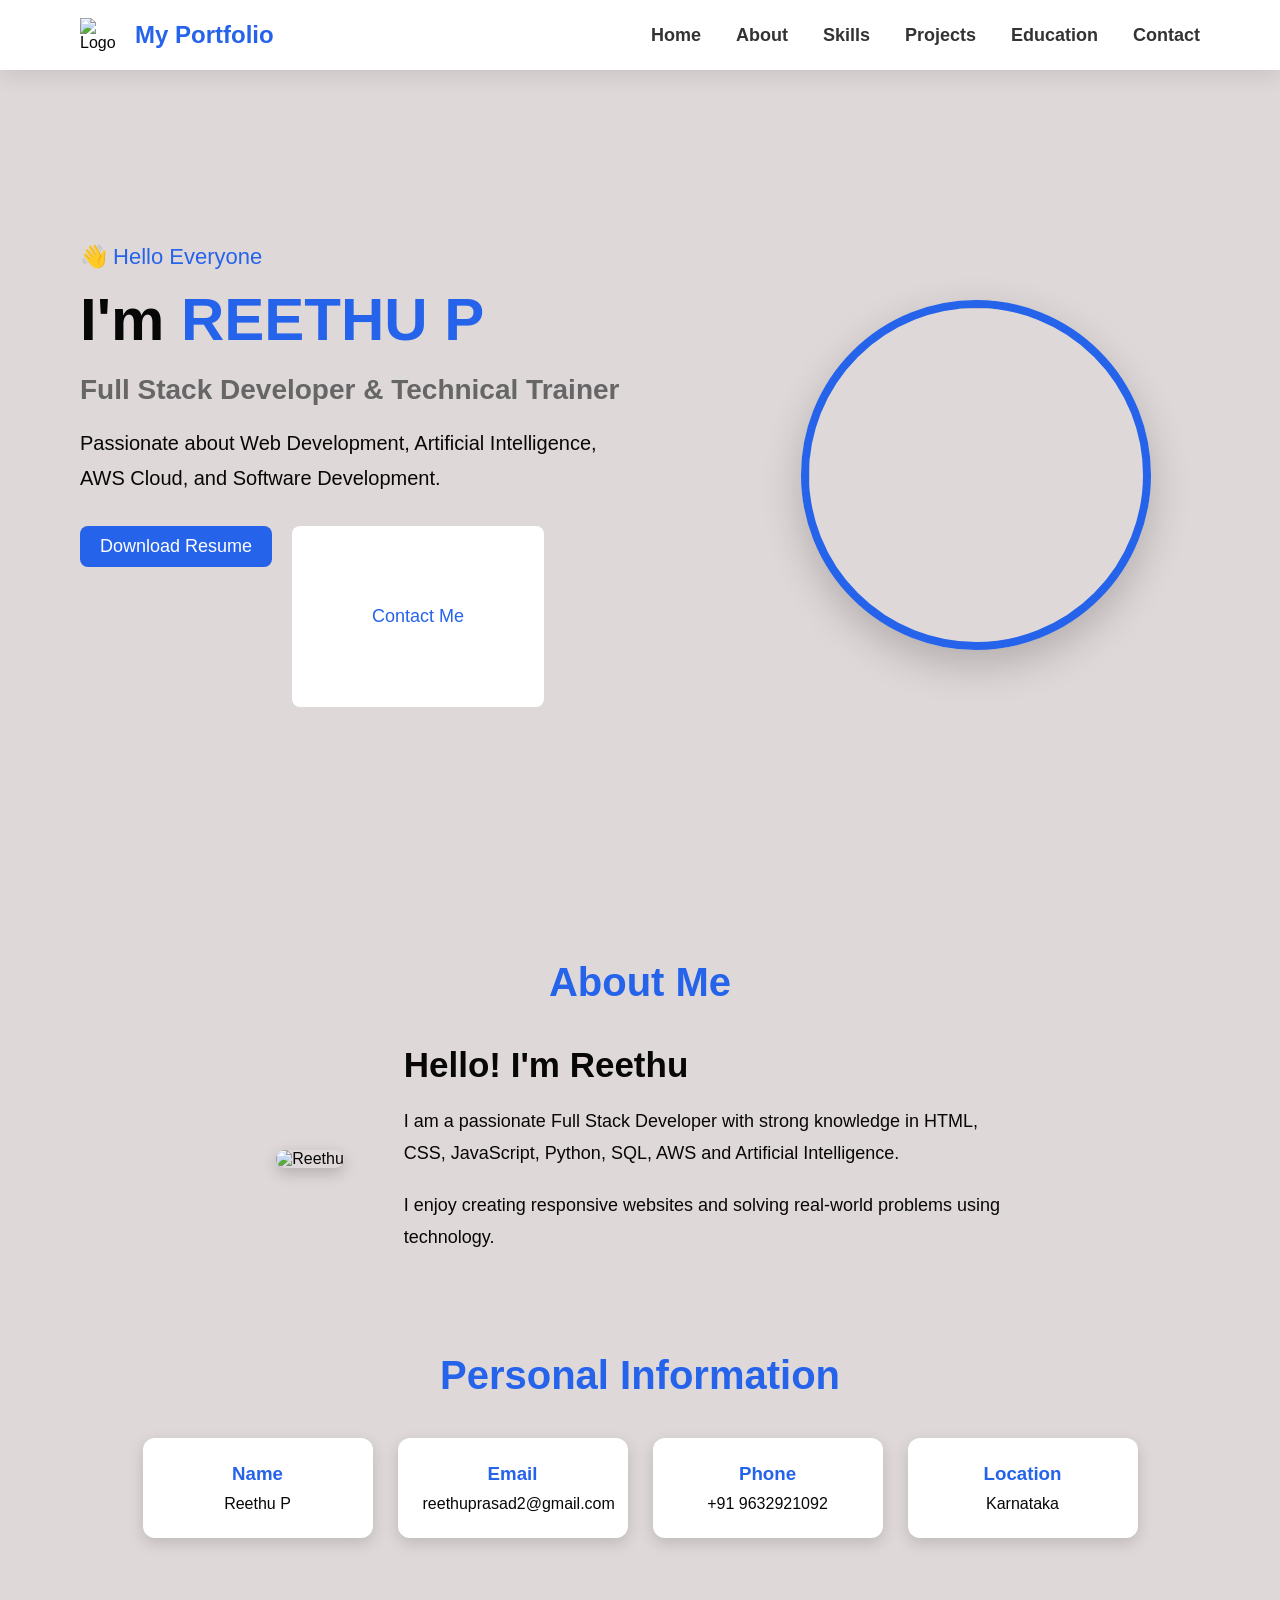
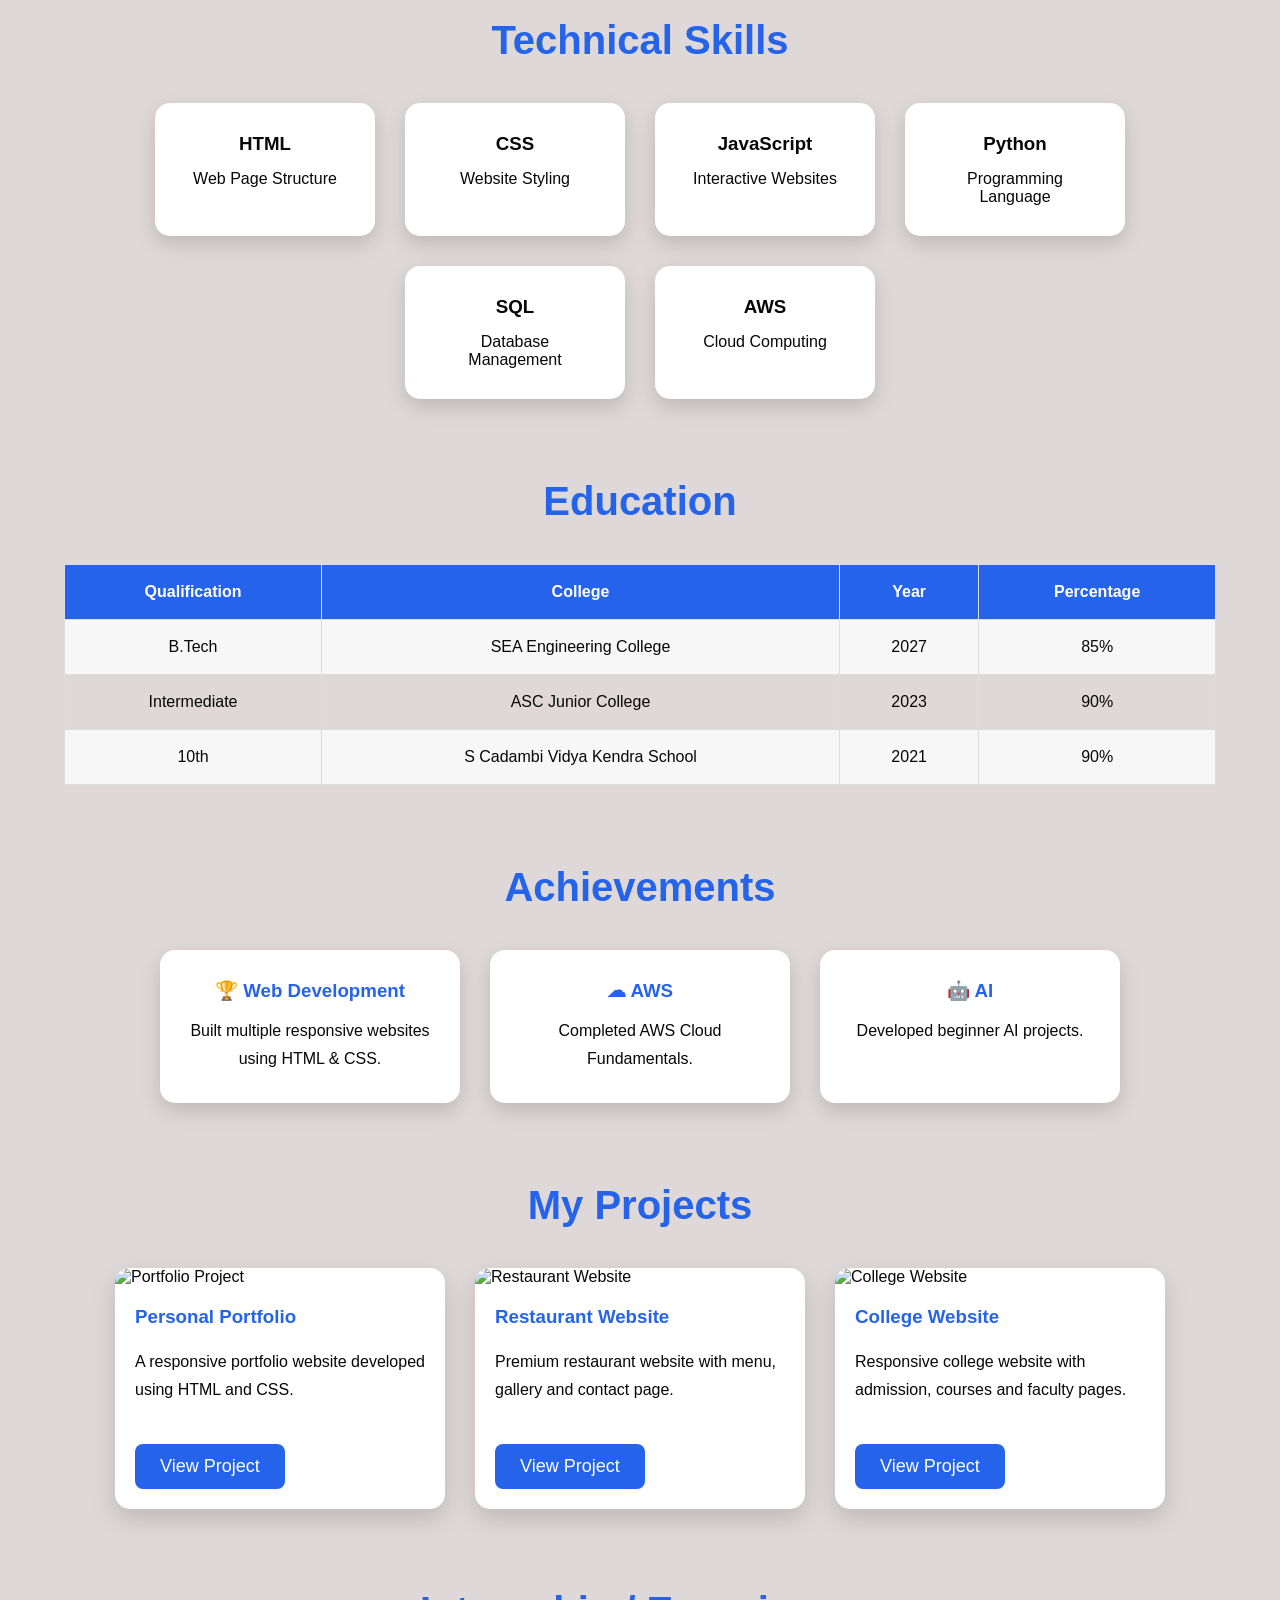
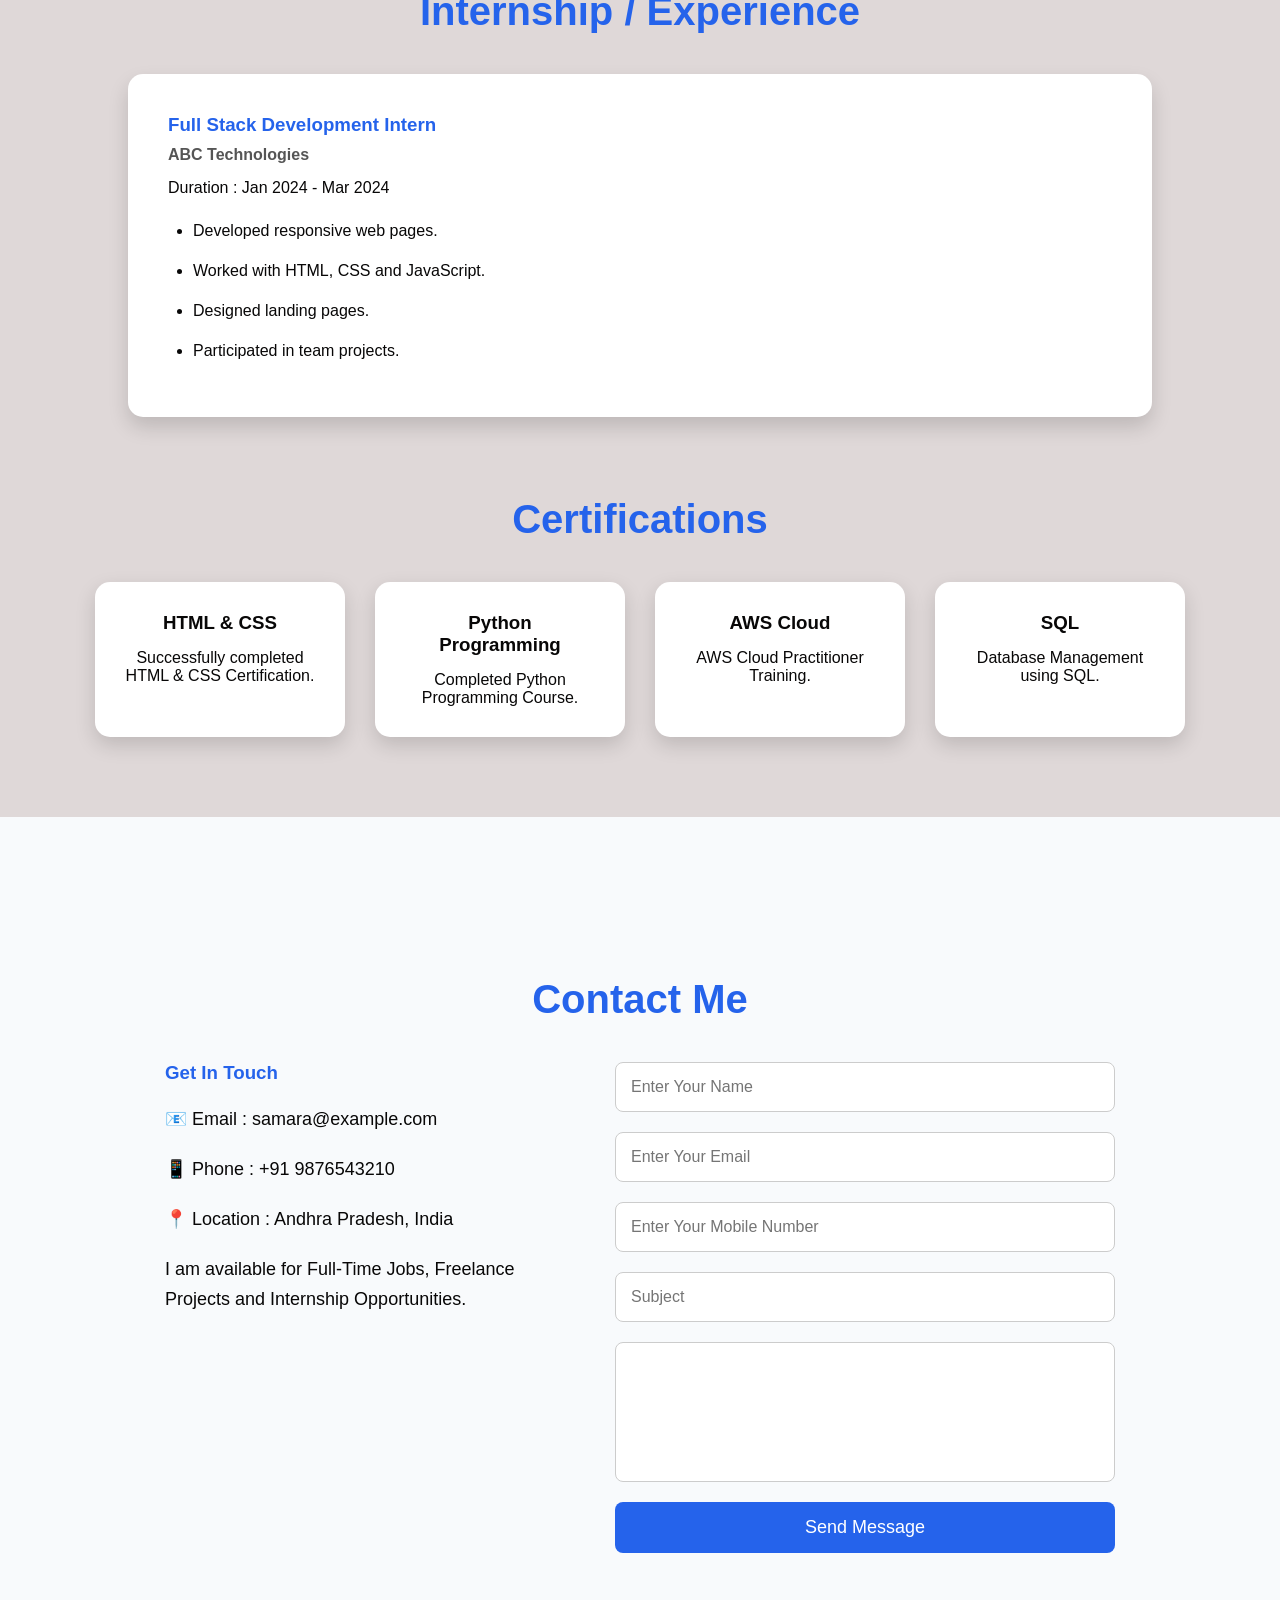
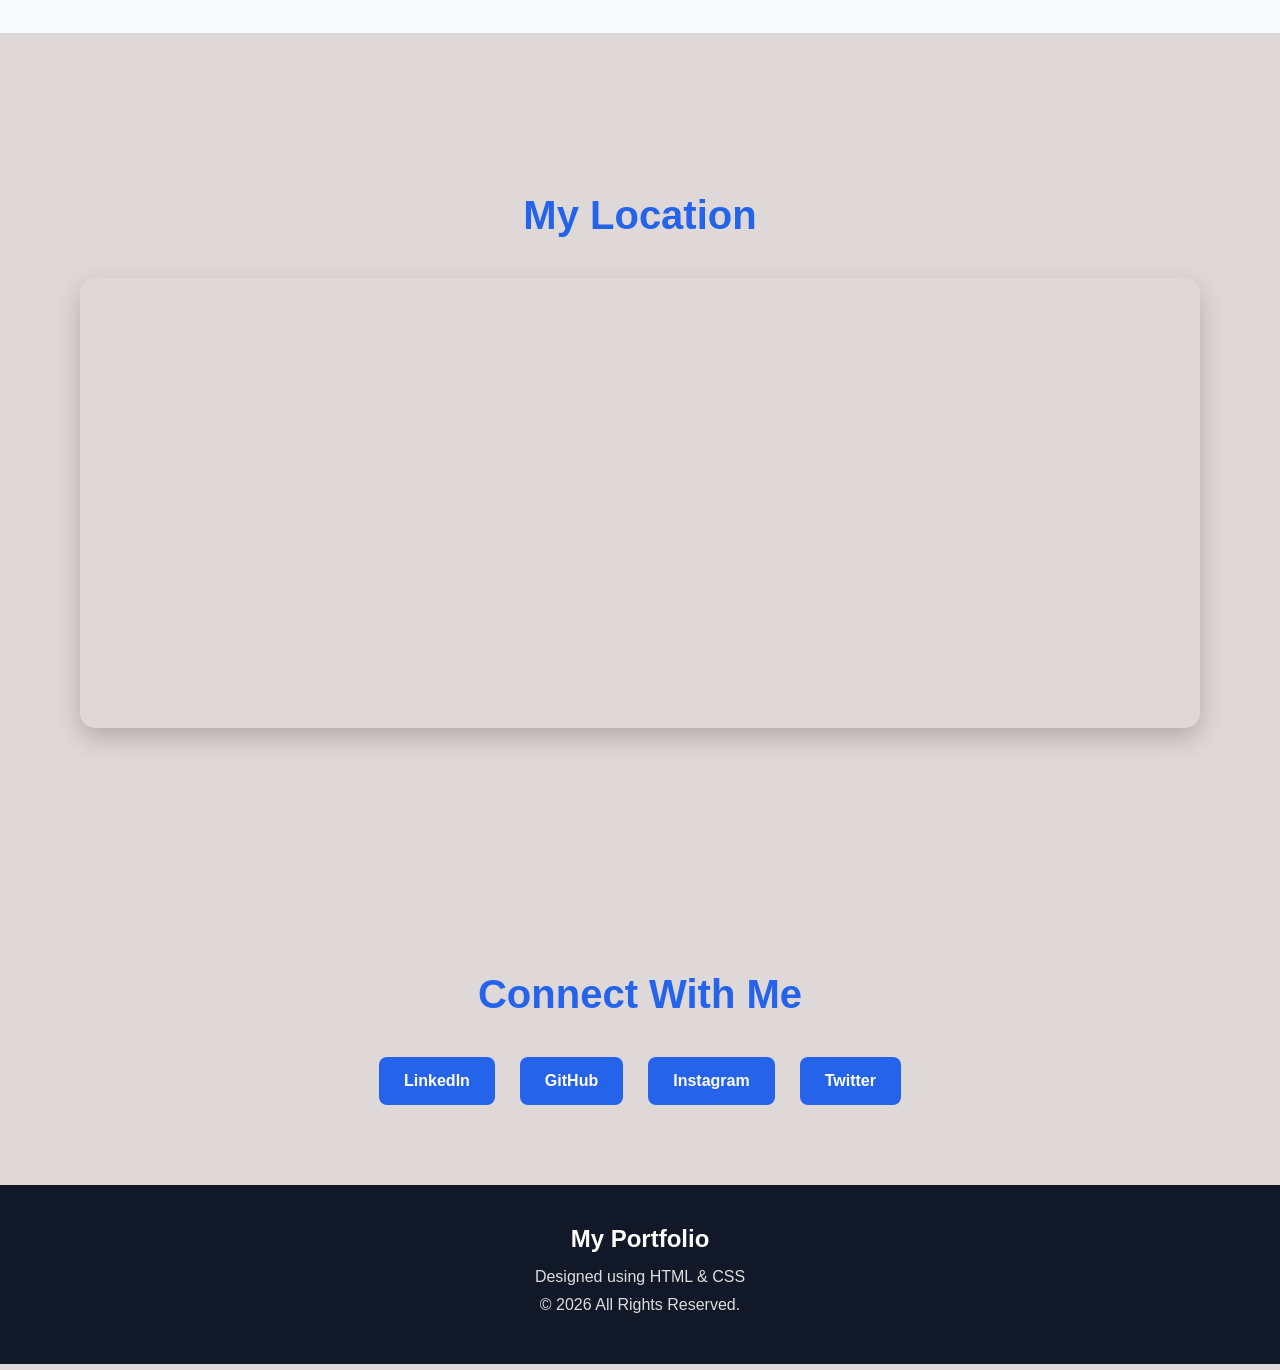
==== index.html @ 6d128364 "Add files via upload" ====
<!DOCTYPE html>

<!--
====================================================
        STUDENT PERSONAL PORTFOLIO WEBSITE
====================================================

Author : REETHU P

This project is created for learning HTML & CSS.

====================================================
-->

<html lang="en">

<head>

    <!-- Character Encoding -->
    <meta charset="UTF-8">

    <!-- Responsive Website -->
    <meta name="viewport"
          content="width=device-width, initial-scale=1.0">

    <!-- SEO Description -->
    <meta name="description"
          content="Personal Portfolio Website">

    <!-- Keywords -->
    <meta name="keywords"
          content="HTML,CSS,Portfolio">

    <!-- Author -->
    <meta name="author"
          content="Reethu">

    <!-- Browser Title -->
    <title>Reethu P - Portfolio</title>

    <!-- Website Logo -->
    <link rel="icon"
          href="6066369666554646671.jpg">

    <!-- External CSS -->
    <link rel="stylesheet"
          href="style.css">

</head>

<body>

<!-- ===========================================
                HEADER START
=========================================== -->

<header>

    <!-- Website Logo -->

    <div class="logo">

        <img src="images/logo.png"
             alt="Logo">

        <h2>My Portfolio</h2>

    </div>

    <!-- Navigation -->

    <nav>

        <ul>

            <li><a href="#home">Home</a></li>

            <li><a href="#about">About</a></li>

            <li><a href="#skills">Skills</a></li>

            <li><a href="#projects">Projects</a></li>

            <li><a href="#education">Education</a></li>

            <li><a href="#contact">Contact</a></li>

        </ul>

    </nav>

</header>

<!-- ===========================================
                HEADER END
=========================================== -->





<!-- ===========================================
                HERO SECTION
=========================================== -->

<section class="hero">

    <!-- Left Side -->

    <div class="hero-content">

        <p class="welcome">

            👋 Hello Everyone

        </p>

        <h1>

            I'm

            <span>

                REETHU P

            </span>

        </h1>

        <h3>

            Full Stack Developer & Technical Trainer

        </h3>

        <p class="description">

            Passionate about Web Development,

            Artificial Intelligence,

            AWS Cloud,

            and Software Development.

        </p>

        <div class="buttons">

            <a href="resume.pdf"
               download>

                <button class="resume">

                    Download Resume

                </button>

            </a>

            <a href="#contact">

                <button class="contact-btn">

                    Contact Me

                </button>

            </a>

        </div>

    </div>



    <!-- Right Side -->

    <div class="hero-image">

        <img src="6066369666554646671.jpg">

    </div>

</section>

<!-- ===========================================
                ABOUT SECTION START
=========================================== -->

<section class="about" id="about">

    <h2 class="section-title">

        About Me

    </h2>

    <div class="about-container">

        <div class="about-image">

            <img src="6066369666554646671.jpg"
                 alt="Reethu">

        </div>

        <div class="about-content">

            <h3>Hello! I'm Reethu</h3>

            <p>

                I am a passionate Full Stack Developer with
                strong knowledge in HTML, CSS, JavaScript,
                Python, SQL, AWS and Artificial Intelligence.

            </p>

            <p>

                I enjoy creating responsive websites and
                solving real-world problems using technology.

            </p>

        </div>

    </div>

</section>

<!-- ===========================================
                ABOUT SECTION END
=========================================== -->



<!-- ===========================================
          PERSONAL INFORMATION START
=========================================== -->

<section class="personal-info">

    <h2 class="section-title">

        Personal Information

    </h2>

    <div class="info-container">

        <div class="info-card">

            <h3>Name</h3>

            <p>Reethu P</p>

        </div>

        <div class="info-card">

            <h3>Email</h3>

            <p>reethuprasad2@gmail.com</p>

        </div>

        <div class="info-card">

            <h3>Phone</h3>

            <p>+91 9632921092</p>

        </div>

        <div class="info-card">

            <h3>Location</h3>

            <p>Karnataka</p>

        </div>

    </div>

</section>

<!-- ===========================================
          PERSONAL INFORMATION END
=========================================== -->



<!-- ===========================================
                SKILLS SECTION
=========================================== -->

<section class="skills" id="skills">

    <h2 class="section-title">

        Technical Skills

    </h2>

    <div class="skills-container">

        <div class="skill-card">

            <h3>HTML</h3>

            <p>Web Page Structure</p>

        </div>

        <div class="skill-card">

            <h3>CSS</h3>

            <p>Website Styling</p>

        </div>

        <div class="skill-card">

            <h3>JavaScript</h3>

            <p>Interactive Websites</p>

        </div>

        <div class="skill-card">

            <h3>Python</h3>

            <p>Programming Language</p>

        </div>

        <div class="skill-card">

            <h3>SQL</h3>

            <p>Database Management</p>

        </div>

        <div class="skill-card">

            <h3>AWS</h3>

            <p>Cloud Computing</p>

        </div>

    </div>

</section>

<!-- ===========================================
                SKILLS END
=========================================== -->



<!-- ===========================================
            EDUCATION SECTION START
=========================================== -->

<section class="education" id="education">

    <h2 class="section-title">

        Education

    </h2>

    <table>

        <tr>

            <th>Qualification</th>

            <th>College</th>

            <th>Year</th>

            <th>Percentage</th>

        </tr>

        <tr>

            <td>B.Tech</td>

            <td>SEA Engineering College</td>

            <td>2027</td>

            <td>85%</td>

        </tr>

        <tr>

            <td>Intermediate</td>

            <td>ASC Junior College</td>

            <td>2023</td>

            <td>90%</td>

        </tr>

        <tr>

            <td>10th</td>

            <td>S Cadambi Vidya Kendra School</td>

            <td>2021</td>

            <td>90%</td>

        </tr>

    </table>

</section>

<!-- ===========================================
            EDUCATION END
=========================================== -->



<!-- ===========================================
            ACHIEVEMENTS START
=========================================== -->

<section class="achievements">

    <h2 class="section-title">

        Achievements

    </h2>

    <div class="achievement-container">

        <div class="achievement-card">

            <h3>🏆 Web Development</h3>

            <p>

                Built multiple responsive websites
                using HTML & CSS.

            </p>

        </div>

        <div class="achievement-card">

            <h3>☁ AWS</h3>

            <p>

                Completed AWS Cloud Fundamentals.

            </p>

        </div>

        <div class="achievement-card">

            <h3>🤖 AI</h3>

            <p>

                Developed beginner AI projects.

            </p>

        </div>

    </div>

</section>

<!-- ===========================================
            ACHIEVEMENTS END
=========================================== -->

<!-- ===========================================
                PROJECTS SECTION START
=========================================== -->

<section class="projects" id="projects">

    <h2 class="section-title">

        My Projects

    </h2>

    <div class="projects-container">

        <!-- Project 1 -->

        <div class="project-card">

            <img src="6066369666554646671.jpg"
                 alt="Portfolio Project">

            <h3>Personal Portfolio</h3>

            <p>

                A responsive portfolio website developed
                using HTML and CSS.

            </p>

            <a href="#">

                <button>View Project</button>

            </a>

        </div>

        <!-- Project 2 -->

        <div class="project-card">

            <img src="images/restaurantwebsite.png"
                 alt="Restaurant Website">

            <h3>Restaurant Website</h3>

            <p>

                Premium restaurant website with menu,
                gallery and contact page.

            </p>

            <a href="#">

                <button>View Project</button>

            </a>

        </div>

        <!-- Project 3 -->

        <div class="project-card">

            <img src="images/collegewebsite.png"
                 alt="College Website">

            <h3>College Website</h3>

            <p>

                Responsive college website with admission,
                courses and faculty pages.

            </p>

            <a href="#">

                <button>View Project</button>

            </a>

        </div>

    </div>

</section>

<!-- ===========================================
                PROJECTS SECTION END
=========================================== -->





<!-- ===========================================
                EXPERIENCE SECTION START
=========================================== -->

<section class="experience">

    <h2 class="section-title">

        Internship / Experience

    </h2>

    <div class="experience-card">

        <h3>

            Full Stack Development Intern

        </h3>

        <h4>

            ABC Technologies

        </h4>

        <p>

            Duration : Jan 2024 - Mar 2024

        </p>

        <ul>

            <li>

                Developed responsive web pages.

            </li>

            <li>

                Worked with HTML, CSS and JavaScript.

            </li>

            <li>

                Designed landing pages.

            </li>

            <li>

                Participated in team projects.

            </li>

        </ul>

    </div>

</section>

<!-- ===========================================
                EXPERIENCE SECTION END
=========================================== -->





<!-- ===========================================
            CERTIFICATIONS SECTION START
=========================================== -->

<section class="certifications">

    <h2 class="section-title">

        Certifications

    </h2>

    <div class="certificate-container">

        <div class="certificate-card">

            <h3>

                HTML & CSS

            </h3>

            <p>

                Successfully completed HTML & CSS
                Certification.

            </p>

        </div>

        <div class="certificate-card">

            <h3>

                Python Programming

            </h3>

            <p>

                Completed Python Programming Course.

            </p>

        </div>

        <div class="certificate-card">

            <h3>

                AWS Cloud

            </h3>

            <p>

                AWS Cloud Practitioner Training.

            </p>

        </div>

        <div class="certificate-card">

            <h3>

                SQL

            </h3>

            <p>

                Database Management using SQL.

            </p>

        </div>

    </div>

</section>

<!-- ===========================================
            CERTIFICATIONS SECTION END
=========================================== -->
<!-- ===========================================
                CONTACT SECTION START
=========================================== -->

<section class="contact" id="contact">

    <h2 class="section-title">

        Contact Me

    </h2>

    <div class="contact-container">

        <!-- Contact Information -->

        <div class="contact-info">

            <h3>Get In Touch</h3>

            <p>

                📧 Email :
                samara@example.com

            </p>

            <p>

                📱 Phone :
                +91 9876543210

            </p>

            <p>

                📍 Location :
                Andhra Pradesh, India

            </p>

            <p>

                I am available for Full-Time Jobs,
                Freelance Projects and Internship Opportunities.

            </p>

        </div>



        <!-- Contact Form -->

        <div class="contact-form">

            <form>

                <input
                    type="text"
                    placeholder="Enter Your Name"
                    required>

                <input
                    type="email"
                    placeholder="Enter Your Email"
                    required>

                <input
                    type="tel"
                    placeholder="Enter Your Mobile Number"
                    required>

                <input
                    type="text"
                    placeholder="Subject">

                <textarea
                    rows="6"
                    placeholder="Write Your Message Here">

                </textarea>

                <button>

                    Send Message

                </button>

            </form>

        </div>

    </div>

</section>

<!-- ===========================================
                CONTACT SECTION END
=========================================== -->





<!-- ===========================================
                GOOGLE MAP START
=========================================== -->

<section class="map">

    <h2 class="section-title">

        My Location

    </h2>

    <iframe

<iframe src="https://www.google.com/maps/embed?pb=!1m18!1m12!1m3!1d3887.4434815769782!2d77.71379259999999!3d13.0074066!2m3!1f0!2f0!3f0!3m2!1i1024!2i768!4f13.1!3m3!1m2!1s0x3bae112dc5b29ee1%3A0xb481c69eb8e710c8!2sSea%20College%20of%20Science%2C%20Commerce%20and%20Arts!5e0!3m2!1sen!2sin!4v1783386291358!5m2!1sen!2sin" width="100" height="50" style="border:1;" allowfullscreen="" loading="lazy" referrerpolicy="strict-origin-when-cross-origin"></iframe>

</section>

<!-- ===========================================
                GOOGLE MAP END
=========================================== -->





<!-- ===========================================
                SOCIAL MEDIA START
=========================================== -->

<section class="social">

<h2 class="section-title">

Connect With Me

</h2>

<div class="social-links">

<a href="https://www.linkedin.com/in/valluru-samara-simha-reddy/">LinkedIn</a>

<a href="#">GitHub</a>

<a href="#">Instagram</a>

<a href="#">Twitter</a>

</div>

</section>

<!-- ===========================================
                SOCIAL MEDIA END
=========================================== -->





<!-- ===========================================
                FOOTER START
=========================================== -->

<footer>

<h2>

My Portfolio

</h2>

<p>

Designed using HTML & CSS

</p>

<p>

© 2026 All Rights Reserved.

</p>

</footer>

<!-- ===========================================
                FOOTER END
=========================================== -->
</body>

</html>
---- style.css ----
/* =========================================

        RESET

========================================= */

*{

margin:0;

padding:0;

box-sizing:border-box;

}


/* =========================================

        BODY

========================================= */

body{

font-family:Arial, Helvetica, sans-serif;

background:#dfd8d8;

color:#080707;

}


/* =========================================

        HEADER

========================================= */

header{

position:sticky;

top:0;

display:flex;

justify-content:space-between;

align-items:center;

padding:18px 80px;

background:white;

box-shadow:0px 5px 20px rgba(0,0,0,.1);

z-index:1000;

}


/* Logo */

.logo{

display:flex;

align-items:center;

gap:10px;

}

.logo img{

width:45px;

}

.logo h2{

color:#2563EB;

}


/* Navigation */

nav ul{

display:flex;

list-style:none;

gap:35px;

}

nav ul li a{

text-decoration:none;

font-size:18px;

font-weight:bold;

color:#333;

transition:.3s;

}

nav ul li a:hover{

color:#2563EB;

}


/* =========================================

        HERO

========================================= */

.hero{

display:flex;

justify-content:space-between;

align-items:center;

padding:80px;

min-height:90vh;

}


/* Left Side */

.hero-content{

width:50%;

}

.welcome{

font-size:22px;

color:#2563EB;

margin-bottom:15px;

}

.hero-content h1{

font-size:60px;

margin-bottom:20px;

}

.hero-content span{

color:#2563EB;

}

.hero-content h3{

font-size:28px;

color:#666;

margin-bottom:20px;

}

.description{

font-size:20px;

line-height:35px;

margin-bottom:30px;

}


/* Buttons */

.buttons{

display:flex;

gap:20px;

}

button{

padding:10px 20px;

border:none;

font-size:18px;

cursor:pointer;

border-radius:8px;

transition:.3s;

}

.resume{

background:#2563EB;

color:white;

}

.resume:hover{

background:#1E40AF;

}

.contact-btn{

background:white;
padding:80px;
/* 
border:1px solid #2563EB; */

color:#2563EB;

}

.contac-btnt:hover{

background:#2563EB;

color:white;

}


/* Right Side */

.hero-image{
    width:40%;
    display:flex;
    justify-content:center;
    align-items:center;
}

.hero-image img{

width:350px;
height:350px;
object-fit:cover;
border-radius:50%;

border:8px solid #2563EB;

box-shadow:0px 15px 40px rgba(0,0,0,.2);

}

/* ===========================================
        COMMON SECTION TITLE
=========================================== */

.section-title{

text-align:center;

font-size:40px;

margin-top:80px;

margin-bottom:40px;

color:#2563EB;

}

/* ===========================================
            ABOUT
=========================================== */

.about-container{

display:flex;

justify-content:center;

align-items:center;

gap:60px;

width:85%;

margin:auto;

}

.about-image img{

width: 300px;
height:300px;
object-fit:cover;

border-radius:15px;

box-shadow:0px 5px 15px rgba(0,0,0,.2);

}

.about-content{

width:600px;

}

.about-content h3{

font-size:35px;

margin-bottom:20px;

}

.about-content p{

font-size:18px;

line-height:32px;

margin-bottom:20px;

}

/* ===========================================
        PERSONAL INFO
=========================================== */

.info-container{

display:flex;

justify-content:center;

gap:25px;

flex-wrap:wrap;

}

.info-card{

width:230px;

padding:25px;

background:white;

text-align:center;

border-radius:12px;

box-shadow:0px 5px 15px rgba(0,0,0,.15);

transition:.3s;

}

.info-card:hover{

transform:translateY(-8px);

}

.info-card h3{

color:#2563EB;

margin-bottom:10px;

}

/* ===========================================
            SKILLS
=========================================== */

.skills-container{

display:flex;

justify-content:center;

flex-wrap:wrap;

gap:30px;

width:90%;

margin:auto;

}

.skill-card{

width:220px;

padding:30px;

background:white;

text-align:center;

border-radius:15px;

box-shadow:0px 8px 20px rgba(0,0,0,.15);

transition:.3s;

}

.skill-card:hover{

transform:scale(1.05);

background:#2563EB;

color:white;

}

.skill-card h3{

margin-bottom:15px;

}

/* ===========================================
            EDUCATION
=========================================== */

table{

width:90%;

margin:auto;

border-collapse:collapse;

}

th{

background:#2563EB;

color:white;

padding:18px;

}

td{

padding:18px;

text-align:center;

}

table,th,td{

border:1px solid #ddd;

}

tr:nth-child(even){

background:#f7f7f7;

}

tr:hover{

background:#e8f0ff;

}

/* ===========================================
            ACHIEVEMENTS
=========================================== */

.achievement-container{

display:flex;

justify-content:center;

gap:30px;

flex-wrap:wrap;

margin-bottom:80px;

}

.achievement-card{

width:300px;

padding:30px;

background:white;

border-radius:15px;

box-shadow:0px 8px 20px rgba(0,0,0,.15);

text-align:center;

transition:.3s;

}

.achievement-card:hover{

transform:translateY(-10px);

}

.achievement-card h3{

margin-bottom:15px;

color:#2563EB;

}

.achievement-card p{

line-height:28px;

}
/* ===========================================
            PROJECTS
=========================================== */

.projects-container{

display:flex;

justify-content:center;

flex-wrap:wrap;

gap:30px;

width:90%;

margin:auto;

}

.project-card{

width:330px;

background:white;

border-radius:15px;

overflow:hidden;

box-shadow:0px 10px 25px rgba(0,0,0,.15);

transition:.3s;

}

.project-card:hover{

transform:translateY(-10px);

}

.project-card img{

width:100%;

height:200px;

object-fit:cover;

}

.project-card h3{

margin:20px;

color:#2563EB;

}

.project-card p{

margin:20px;

line-height:28px;

}

.project-card button{

margin:20px;

padding:12px 25px;

background:#2563EB;

color:white;

border:none;

border-radius:8px;

cursor:pointer;

}

.project-card button:hover{

background:#1E40AF;

}

/* ===========================================
            EXPERIENCE
=========================================== */

.experience-card{

width:80%;

margin:auto;

background:white;

padding:40px;

border-radius:15px;

box-shadow:0px 10px 20px rgba(0,0,0,.15);

}

.experience-card h3{

color:#2563EB;

margin-bottom:10px;

}

.experience-card h4{

margin-bottom:15px;

color:#555;

}

.experience-card p{

margin-bottom:20px;

}

.experience-card ul{

margin-left:25px;

}

.experience-card li{

margin-bottom:12px;

line-height:28px;

}

/* ===========================================
            CERTIFICATIONS
=========================================== */

.certificate-container{

display:flex;

justify-content:center;

flex-wrap:wrap;

gap:30px;

margin-bottom:80px;

}

.certificate-card{

width:250px;

background:white;

padding:30px;

text-align:center;

border-radius:15px;

box-shadow:0px 8px 20px rgba(0,0,0,.15);

transition:.3s;

}

.certificate-card:hover{

background:#2563EB;

color:white;

transform:scale(1.05);

}

.certificate-card h3{

margin-bottom:15px;

}

/* ===========================================
            CONTACT SECTION
=========================================== */

.contact{

padding:80px;

background:#F8FAFC;

}

.contact-container{

display:flex;

justify-content:center;

align-items:flex-start;

gap:50px;

flex-wrap:wrap;

}

.contact-info{

width:400px;

}

.contact-info h3{

color:#2563EB;

margin-bottom:20px;

}

.contact-info p{

margin-bottom:20px;

line-height:30px;

font-size:18px;

}

.contact-form{

width:500px;

}

.contact-form form{

display:flex;

flex-direction:column;

}

.contact-form input{

padding:15px;

margin-bottom:20px;

border:1px solid #ccc;

border-radius:8px;

font-size:16px;

}

.contact-form textarea{

padding:15px;

border:1px solid #ccc;

border-radius:8px;

font-size:16px;

margin-bottom:20px;

resize:none;

}

.contact-form button{

background:#2563EB;

color:white;

padding:15px;

border:none;

border-radius:8px;

font-size:18px;

cursor:pointer;

transition:.3s;

}

.contact-form button:hover{

background:#1E40AF;

}





/* ===========================================
                MAP
=========================================== */

.map{

padding:80px;

}

.map iframe{

width:100%;

height:450px;

border:0;

border-radius:15px;

box-shadow:0px 10px 25px rgba(0,0,0,.2);

}





/* ===========================================
            SOCIAL MEDIA
=========================================== */

.social{

padding:80px;

text-align:center;

}

.social-links{

display:flex;

justify-content:center;

gap:25px;

flex-wrap:wrap;

}

.social-links a{

text-decoration:none;

padding:15px 25px;

background:#2563EB;

color:white;

border-radius:8px;

transition:.3s;

font-weight:bold;

}

.social-links a:hover{

background:#1E40AF;

transform:translateY(-5px);

}





/* ===========================================
                FOOTER
=========================================== */

footer{

background:#111827;

color:white;

text-align:center;

padding:40px;

}

footer h2{

margin-bottom:15px;

}

footer p{

margin-bottom:10px;

color:#ddd;

}
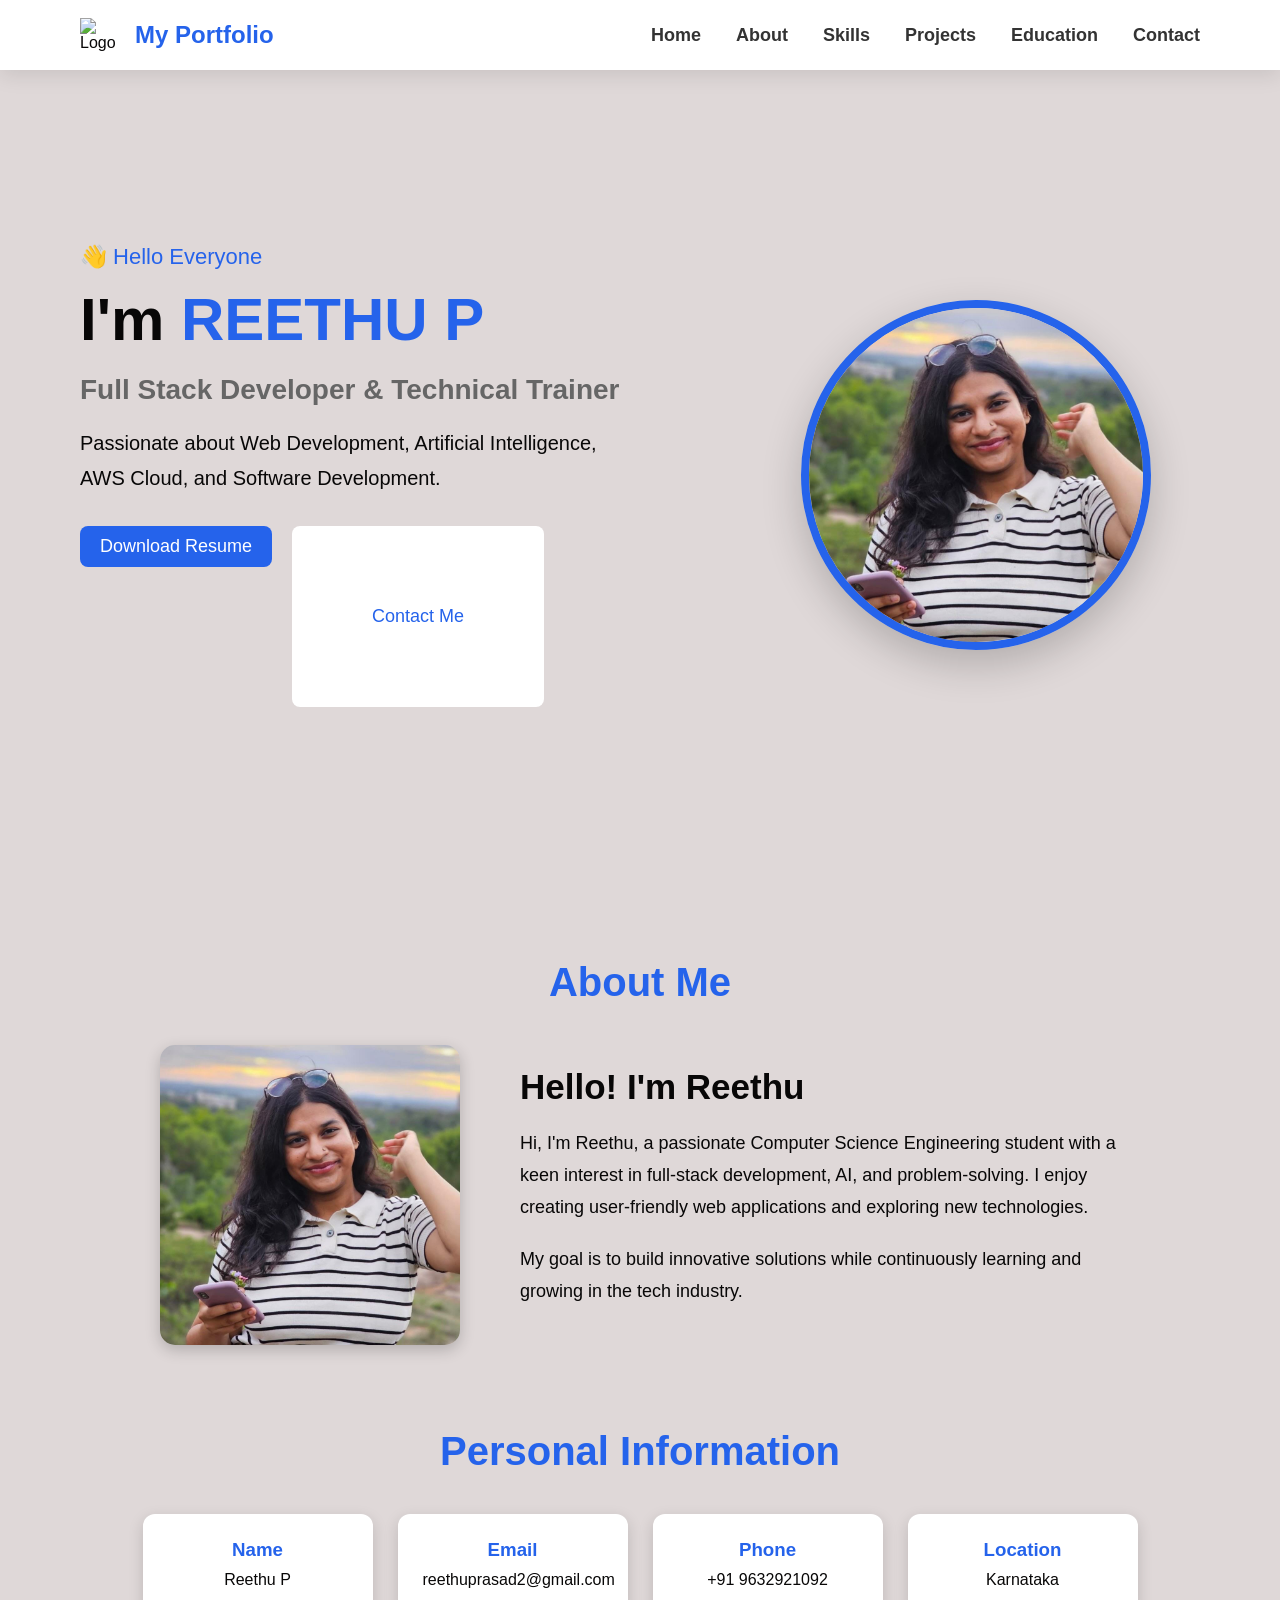
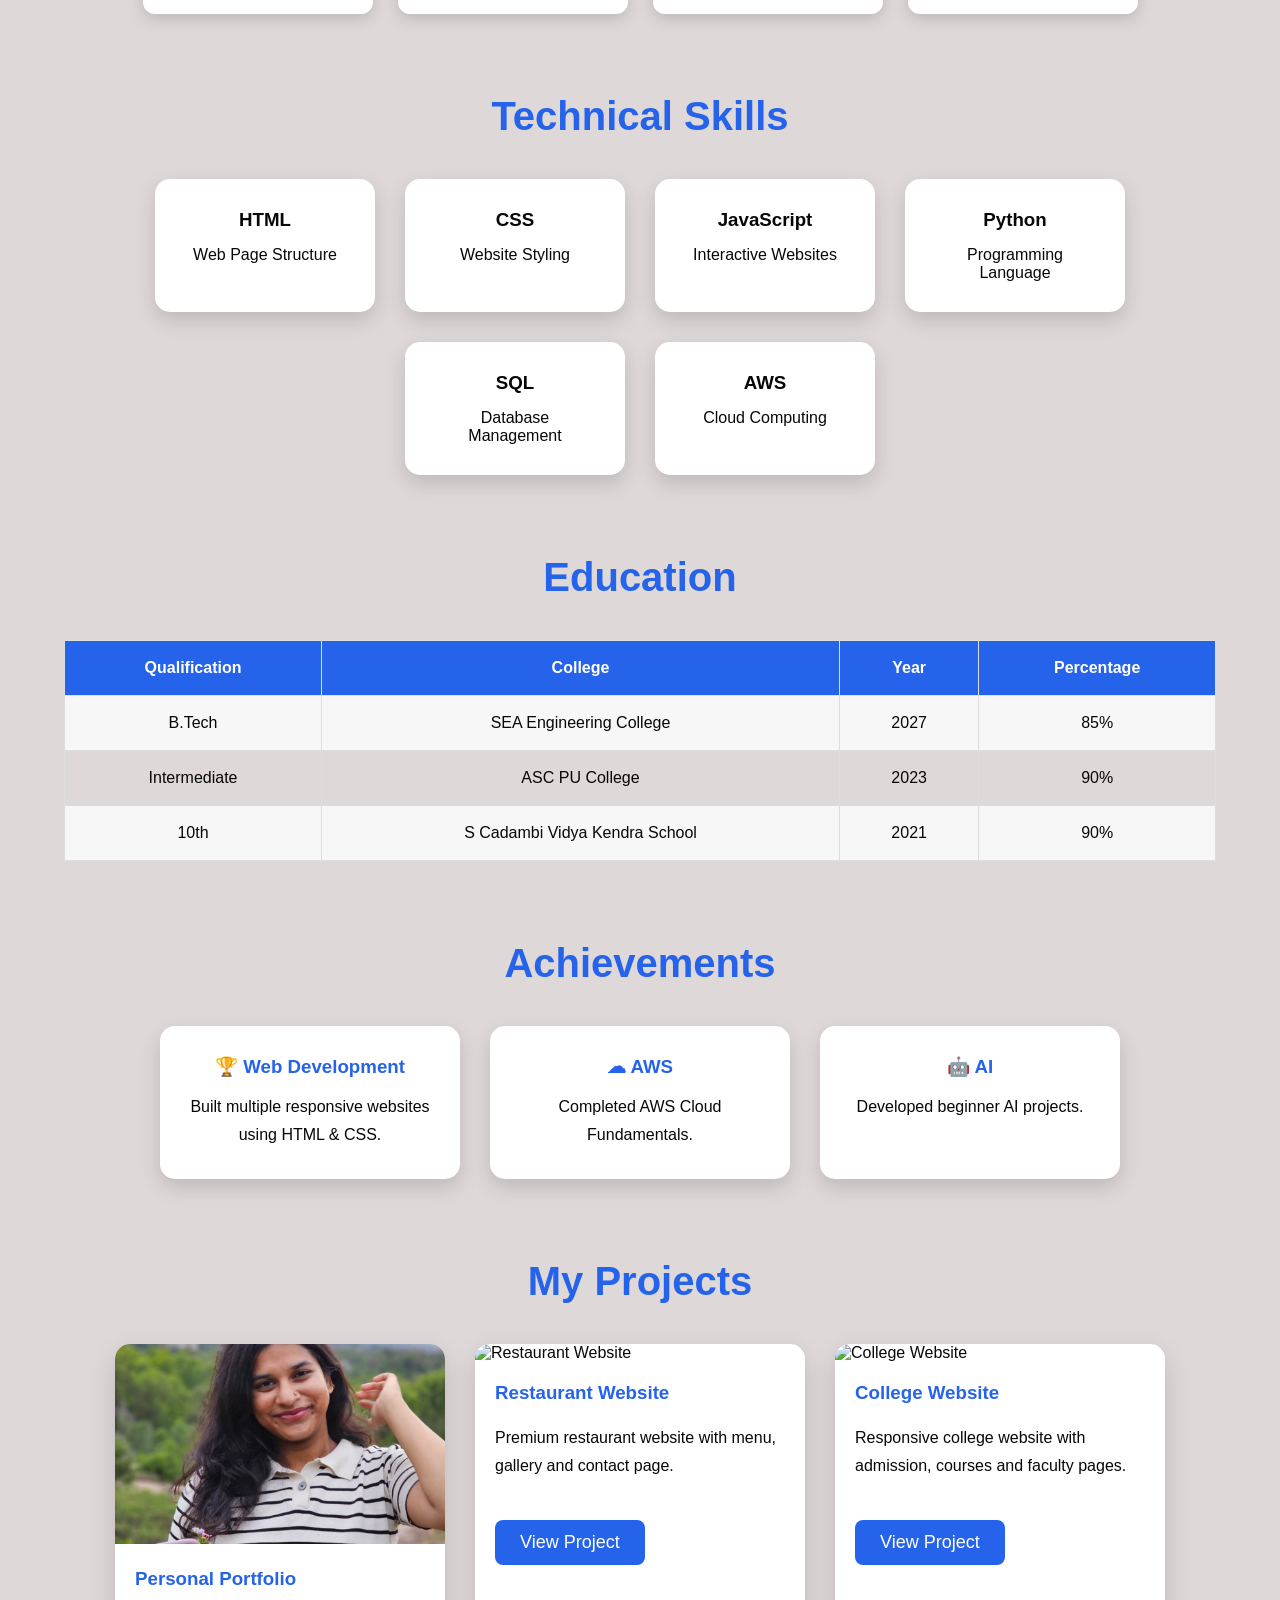
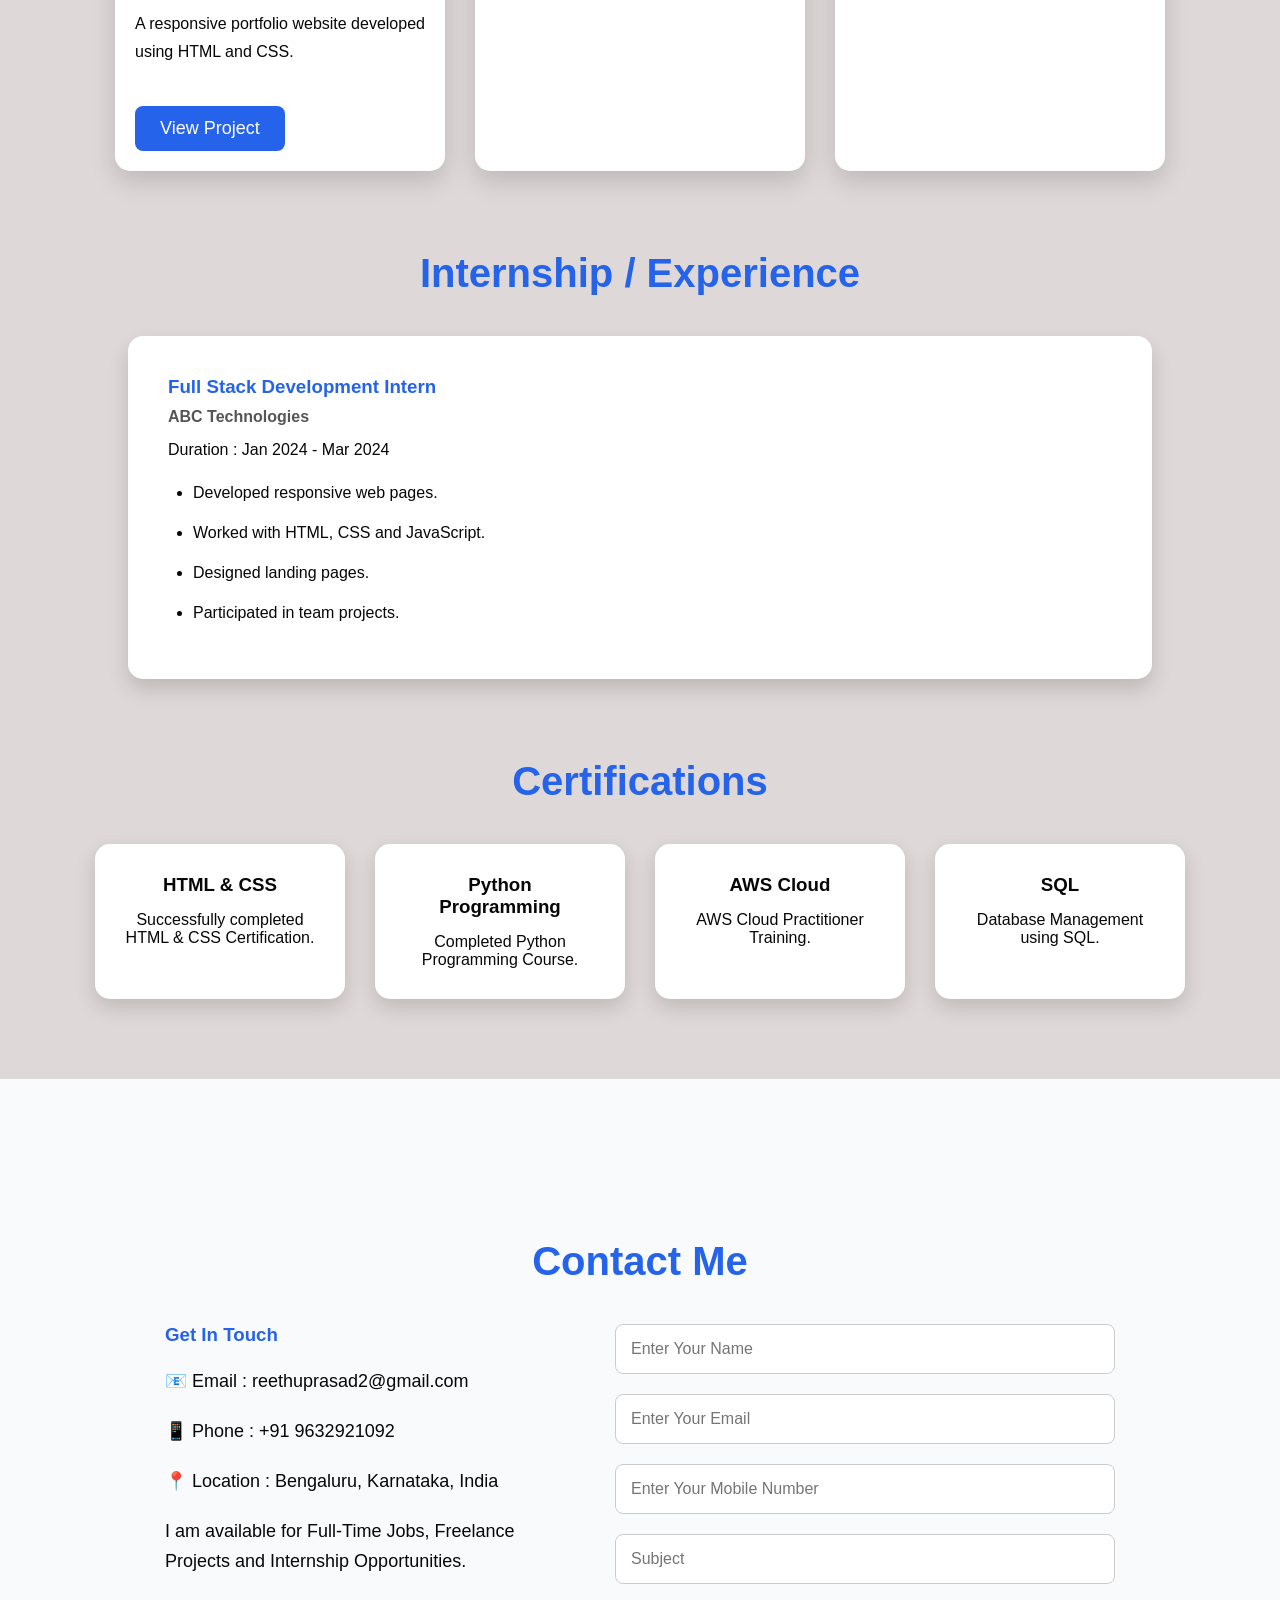
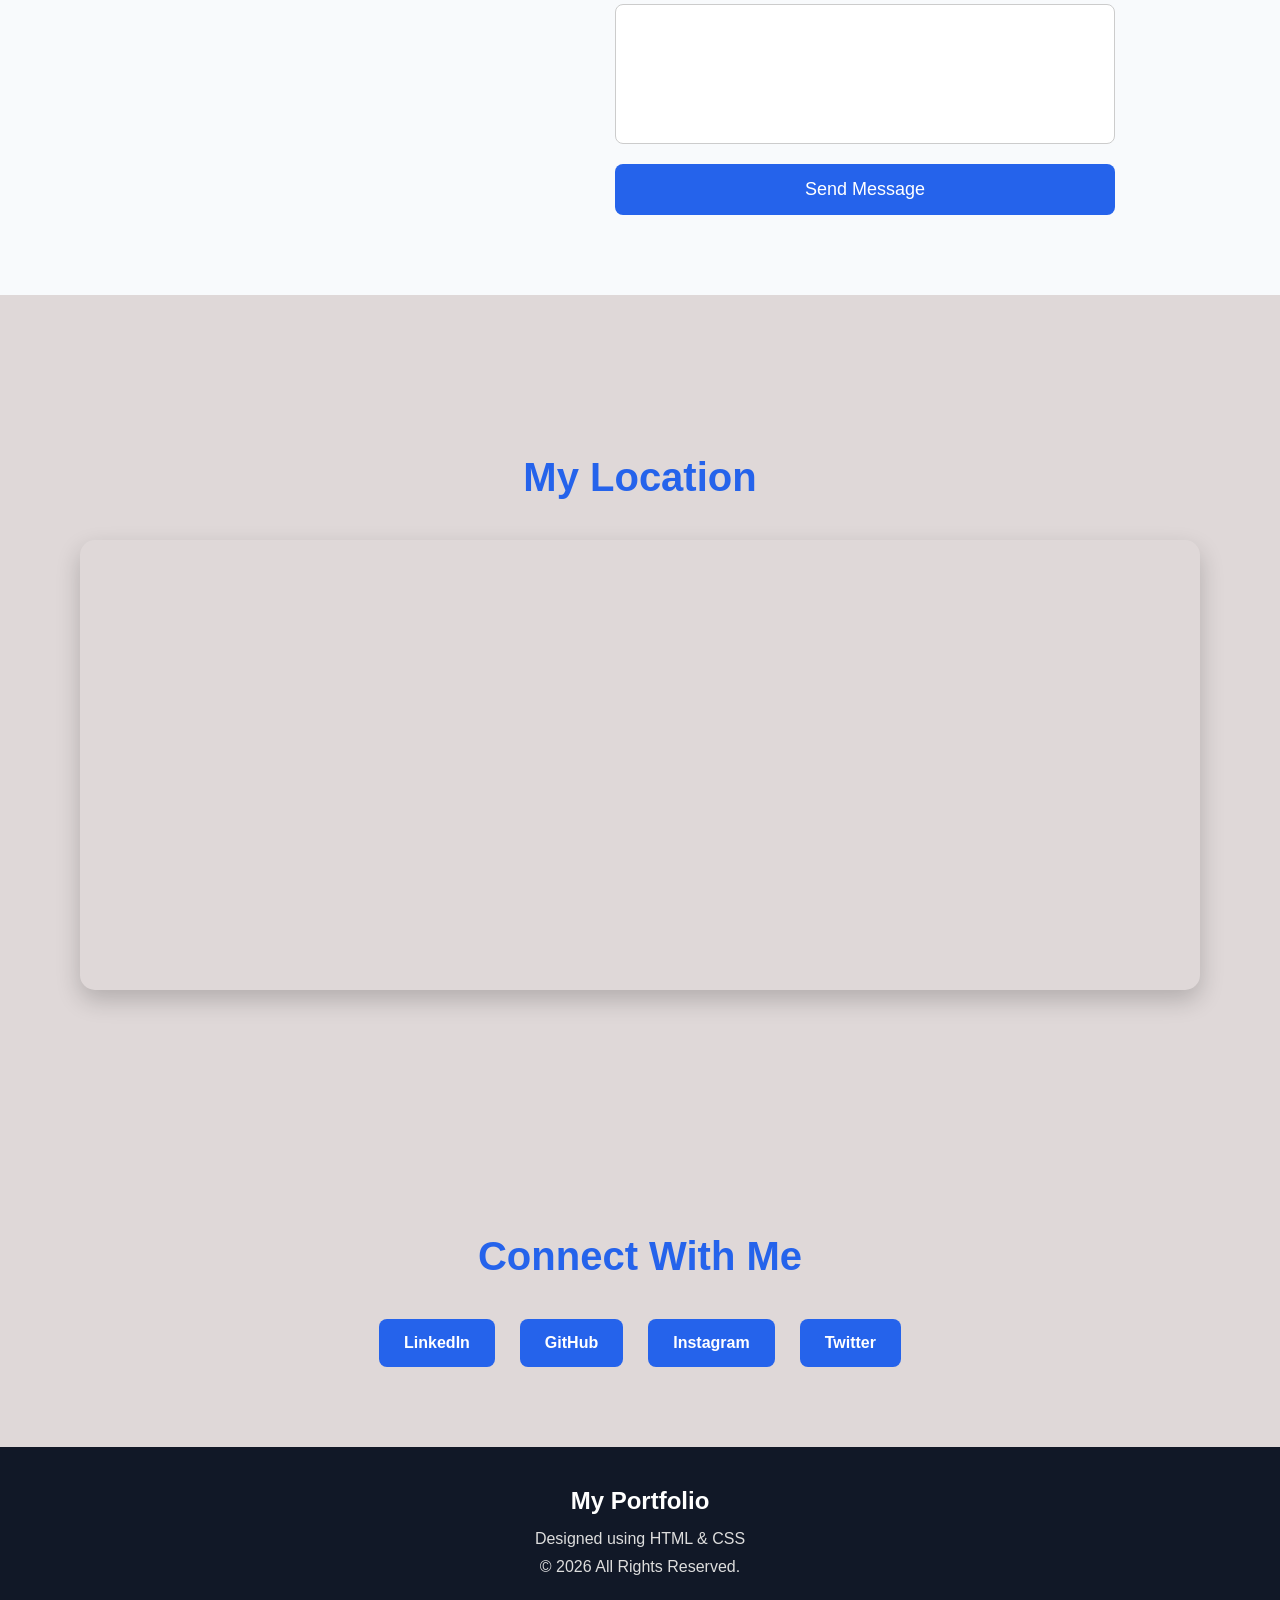
==== commit 4e3eb4d3: "Update index.html" ====
--- a/index.html
+++ b/index.html
@@ -40,7 +40,7 @@
 
     <!-- Website Logo -->
     <link rel="icon"
-          href="6066369666554646671.jpg">
+          href="reethu.jpeg">
 
     <!-- External CSS -->
     <link rel="stylesheet"
@@ -178,7 +178,7 @@
 
     <div class="hero-image">
 
-        <img src="6066369666554646671.jpg">
+        <img src="reethu.jpeg">
 
     </div>
 
@@ -200,7 +200,7 @@
 
         <div class="about-image">
 
-            <img src="6066369666554646671.jpg"
+            <img src="reethu.jpeg"
                  alt="Reethu">
 
         </div>
@@ -211,16 +211,16 @@
 
             <p>
 
-                I am a passionate Full Stack Developer with
-                strong knowledge in HTML, CSS, JavaScript,
-                Python, SQL, AWS and Artificial Intelligence.
-
-            </p>
-
-            <p>
-
-                I enjoy creating responsive websites and
-                solving real-world problems using technology.
+                Hi, I'm Reethu, a passionate Computer Science Engineering student with a keen interest
+                    in full-stack development, AI, and problem-solving. 
+                    I enjoy creating user-friendly web applications and exploring new technologies. 
+
+            </p>
+
+            <p>
+
+                 My goal is to build innovative solutions while continuously 
+                    learning and growing in the tech industry.
 
             </p>
 
@@ -406,7 +406,7 @@
 
             <td>Intermediate</td>
 
-            <td>ASC Junior College</td>
+            <td>ASC PU College</td>
 
             <td>2023</td>
 
@@ -513,7 +513,7 @@
 
         <div class="project-card">
 
-            <img src="6066369666554646671.jpg"
+            <img src="reethu.jpeg"
                  alt="Portfolio Project">
 
             <h3>Personal Portfolio</h3>
@@ -774,21 +774,21 @@
             <p>
 
                 📧 Email :
-                samara@example.com
+                reethuprasad2@gmail.com
 
             </p>
 
             <p>
 
                 📱 Phone :
-                +91 9876543210
+                +91 9632921092
 
             </p>
 
             <p>
 
                 📍 Location :
-                Andhra Pradesh, India
+                Bengaluru, Karnataka, India
 
             </p>
 
@@ -947,4 +947,4 @@
 =========================================== -->
 </body>
 
-</html>+</html>
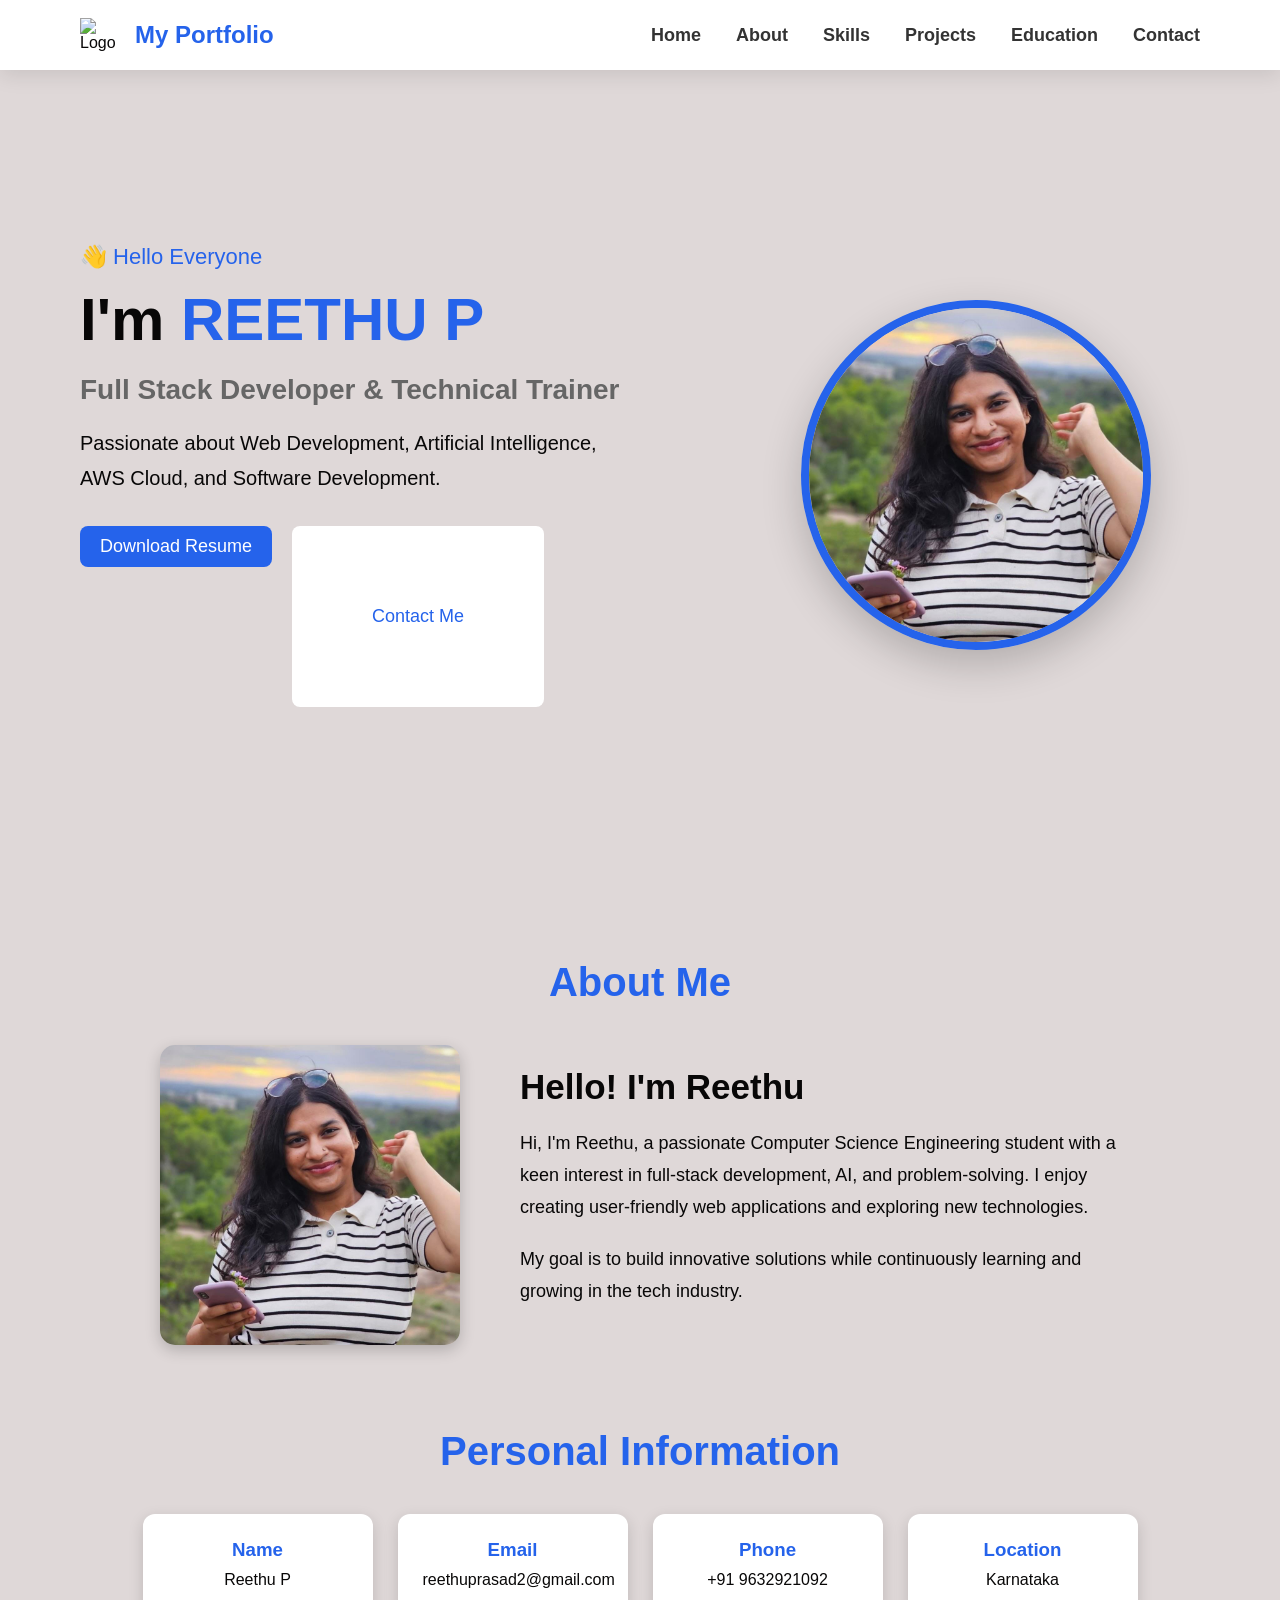
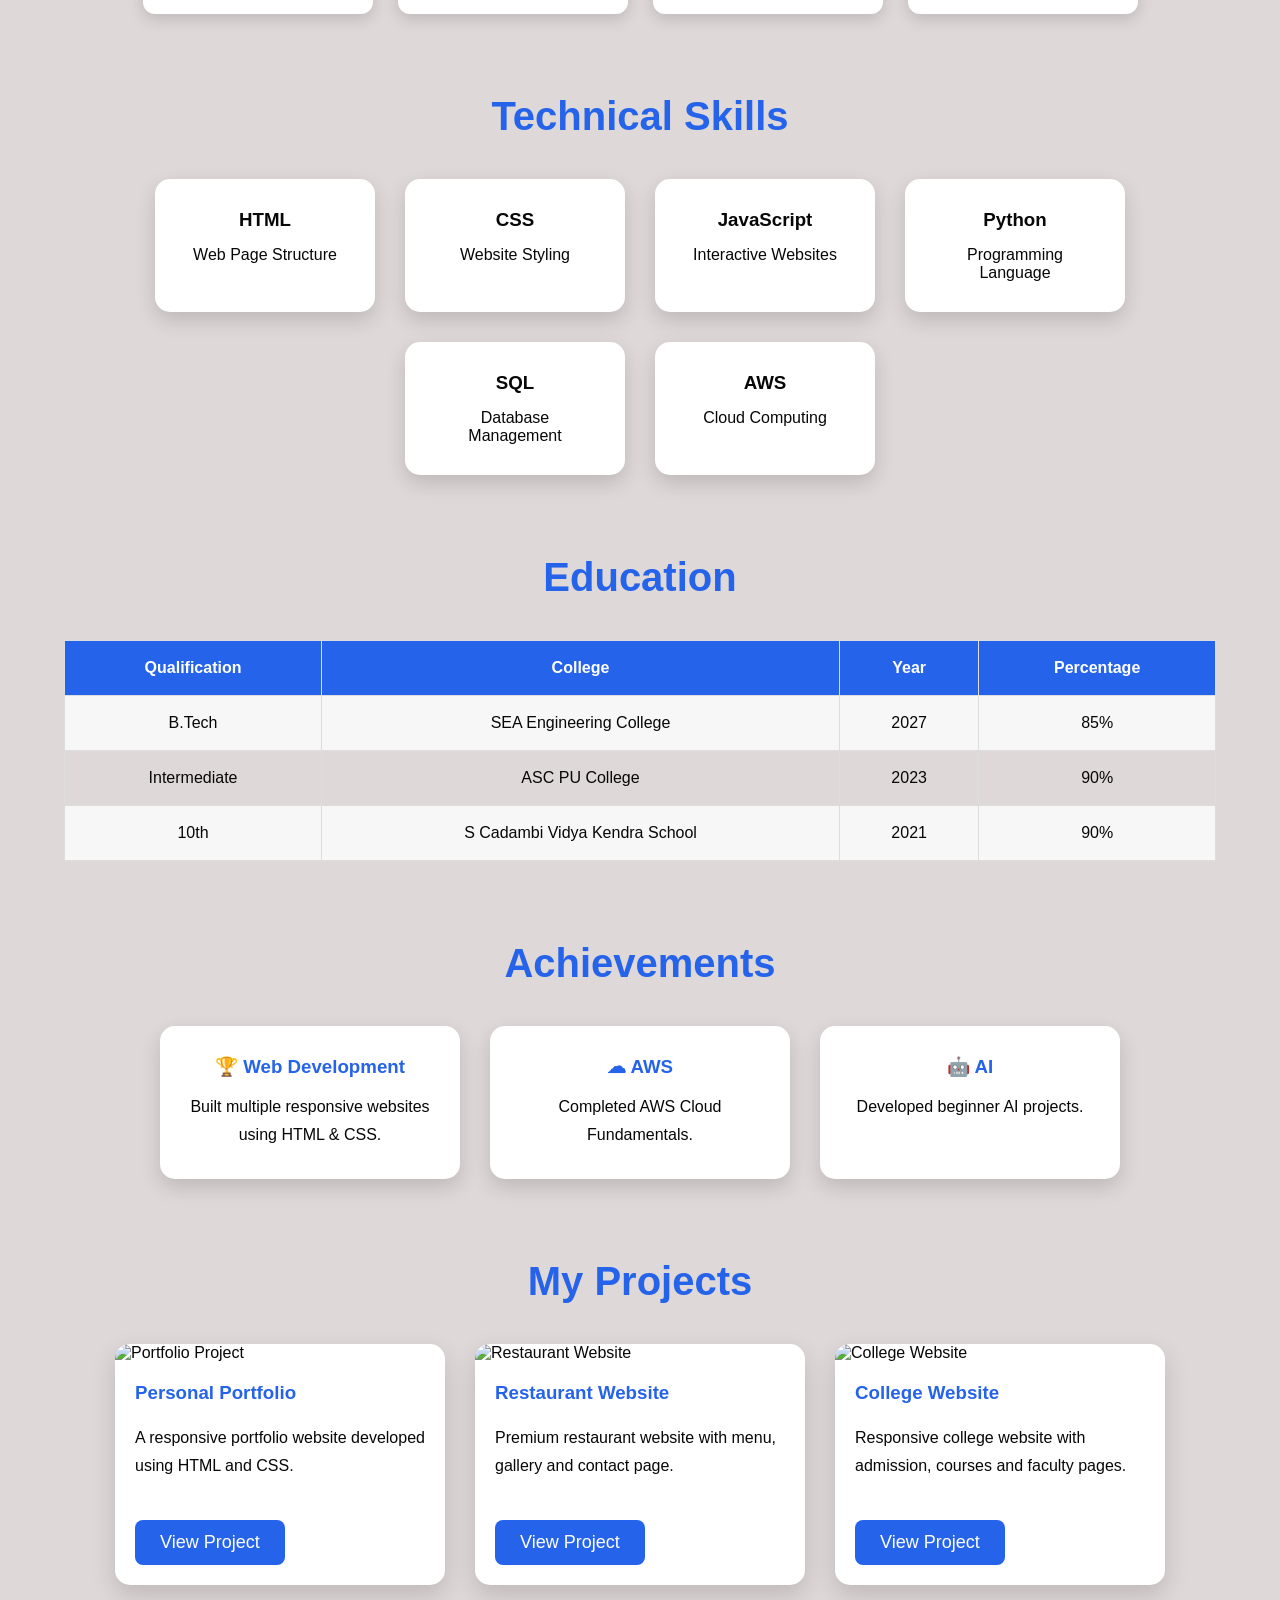
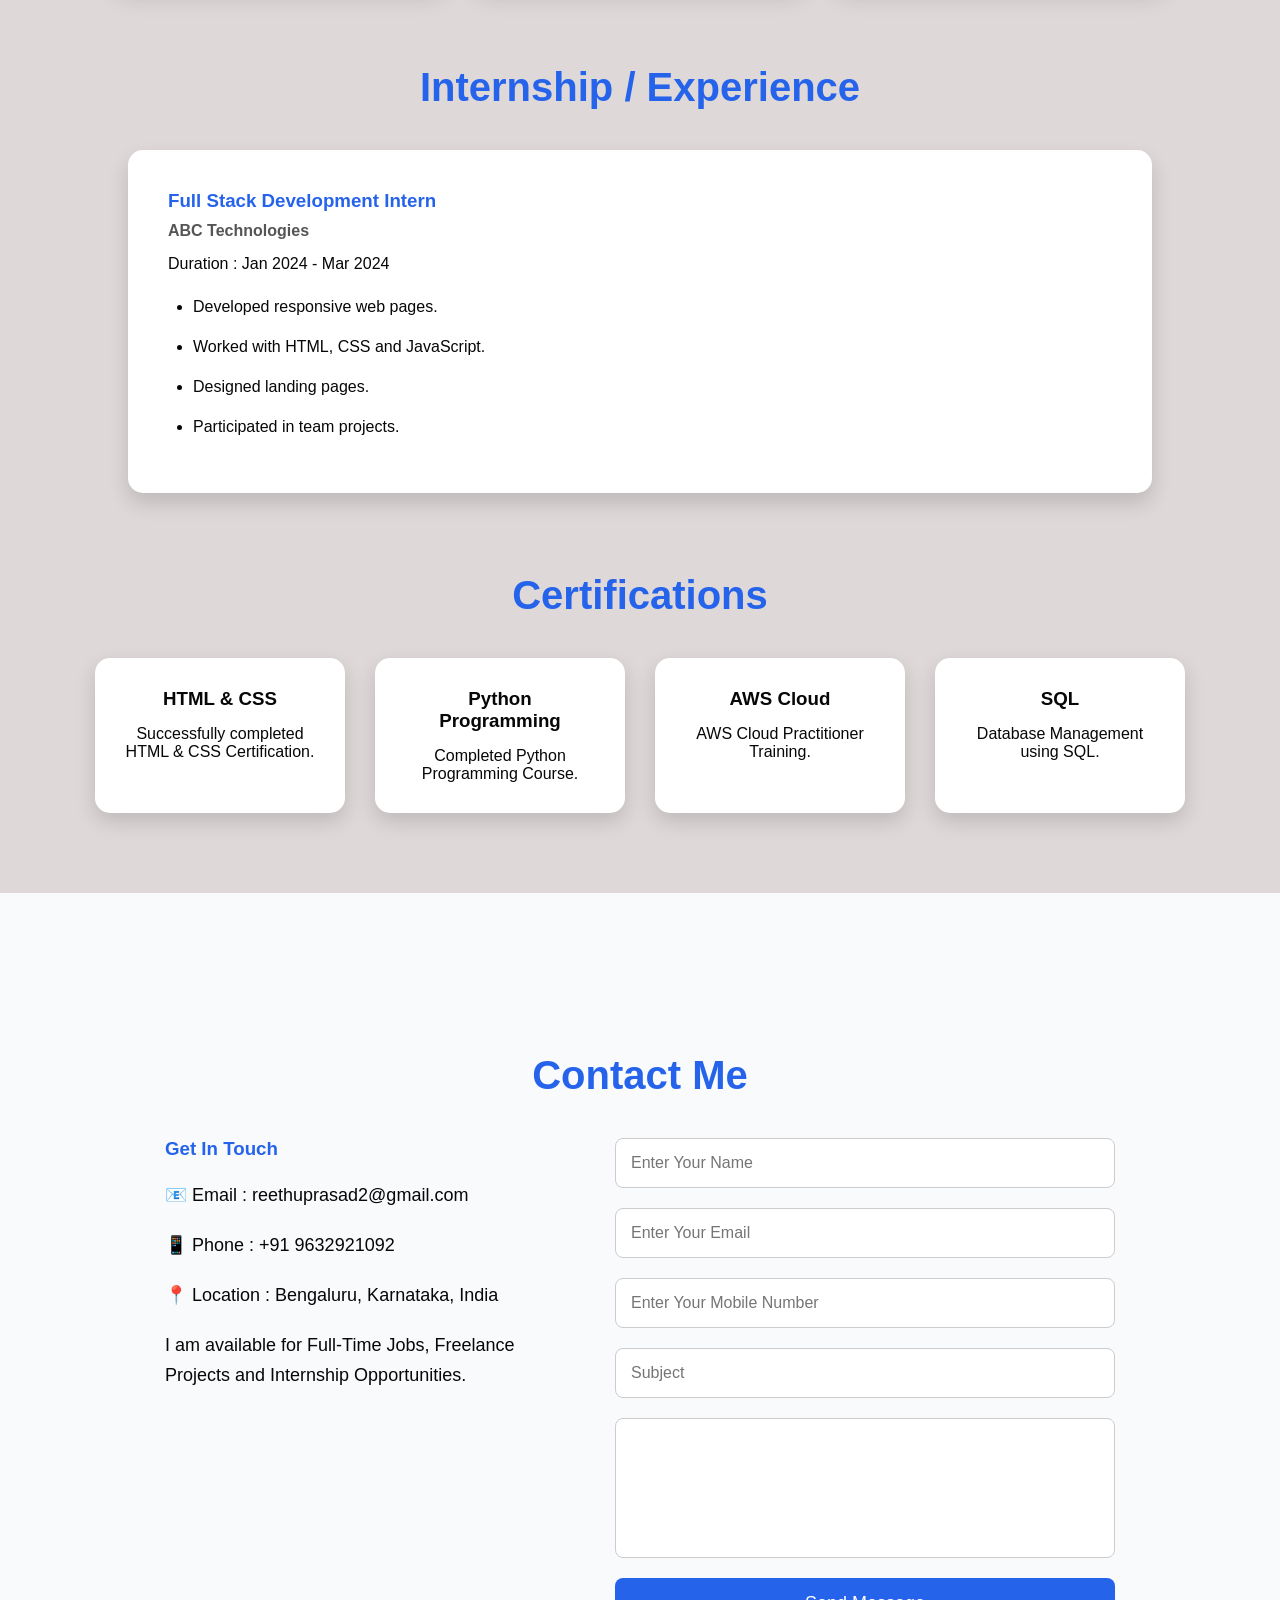
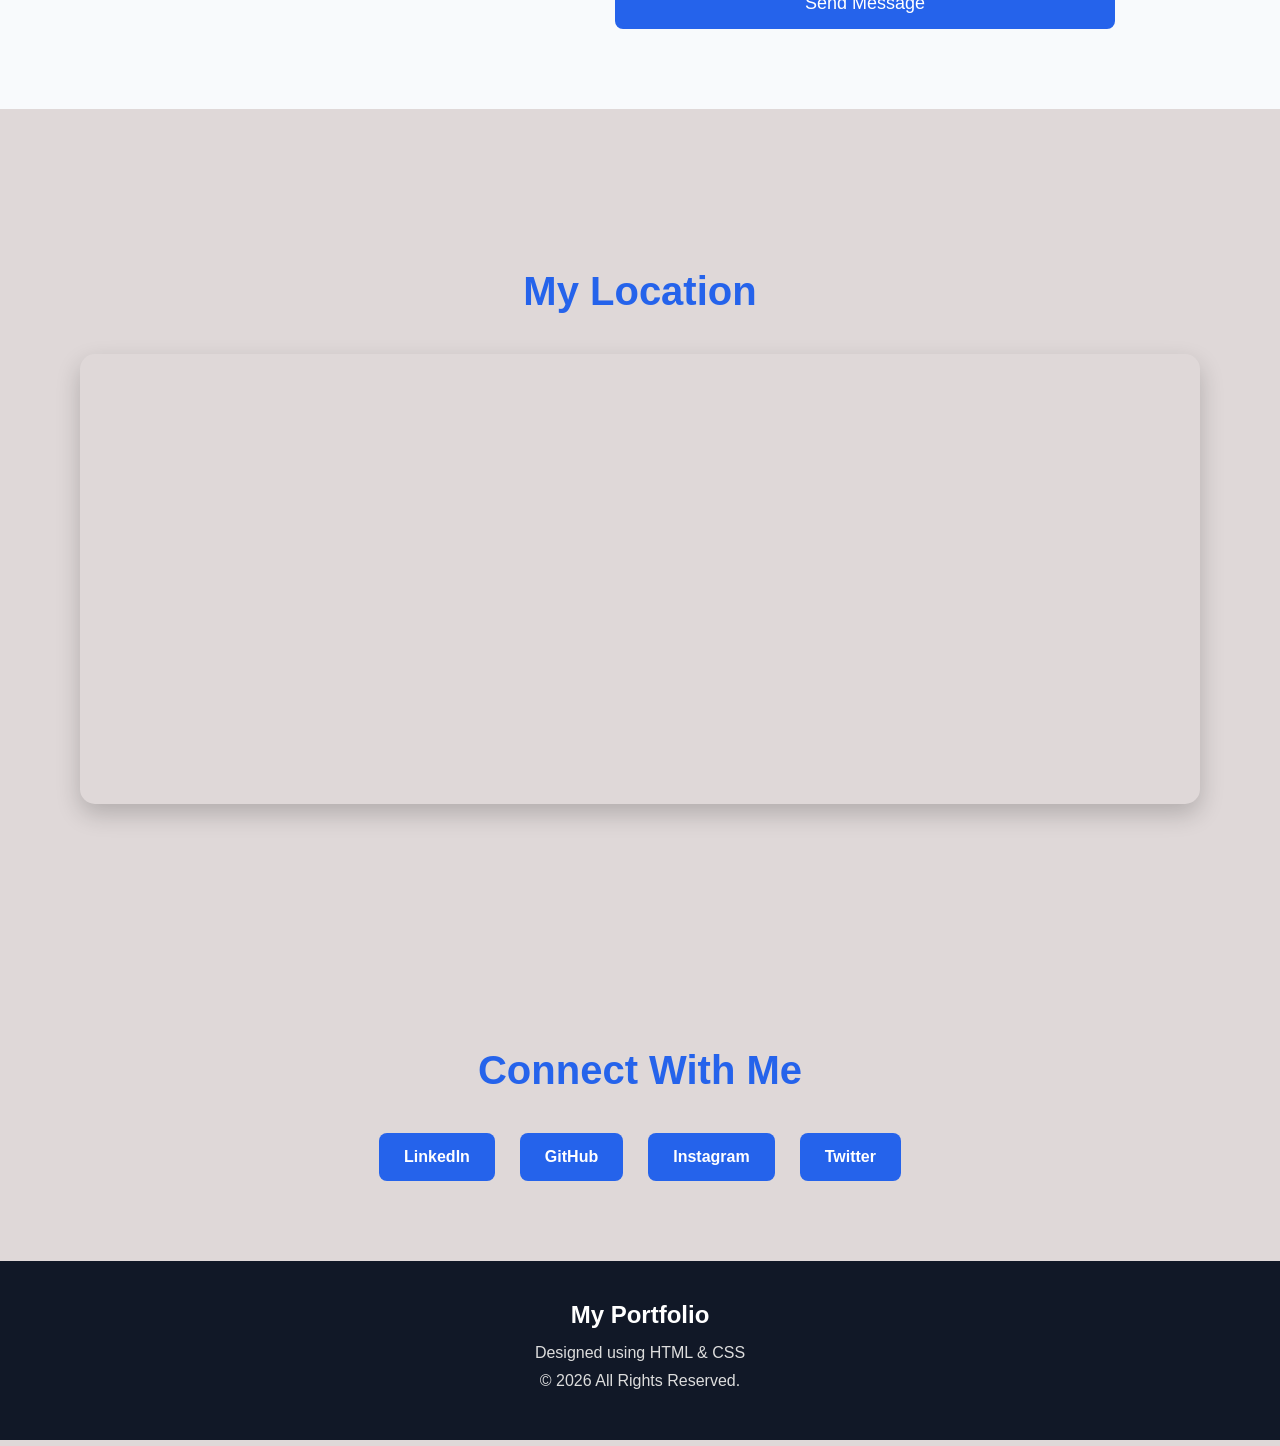
==== commit 0d973728: "Update index.html" ====
--- a/index.html
+++ b/index.html
@@ -513,7 +513,7 @@
 
         <div class="project-card">
 
-            <img src="reethu.jpeg"
+            <img src="port.jpeg"
                  alt="Portfolio Project">
 
             <h3>Personal Portfolio</h3>
@@ -537,7 +537,7 @@
 
         <div class="project-card">
 
-            <img src="images/restaurantwebsite.png"
+            <img src="rest.jpeg"
                  alt="Restaurant Website">
 
             <h3>Restaurant Website</h3>
@@ -561,7 +561,7 @@
 
         <div class="project-card">
 
-            <img src="images/collegewebsite.png"
+            <img src="college.jpeg"
                  alt="College Website">
 
             <h3>College Website</h3>
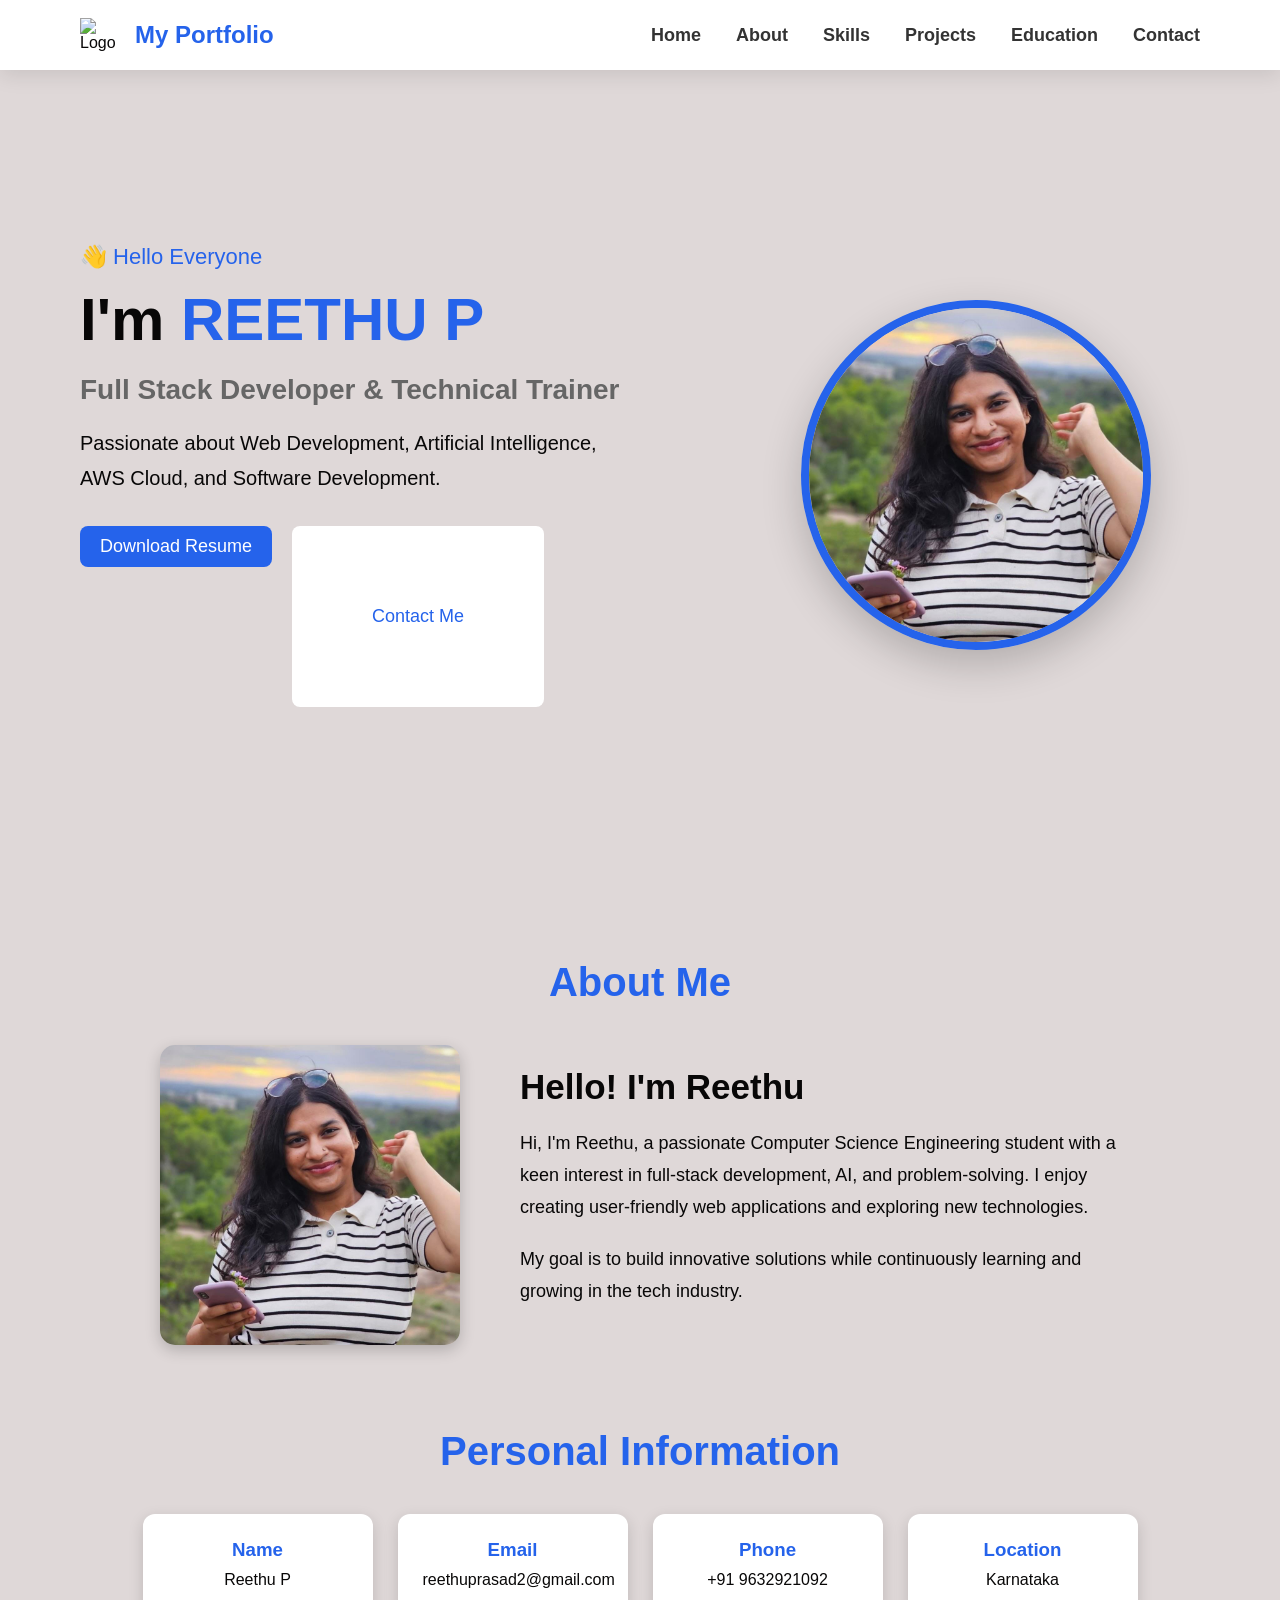
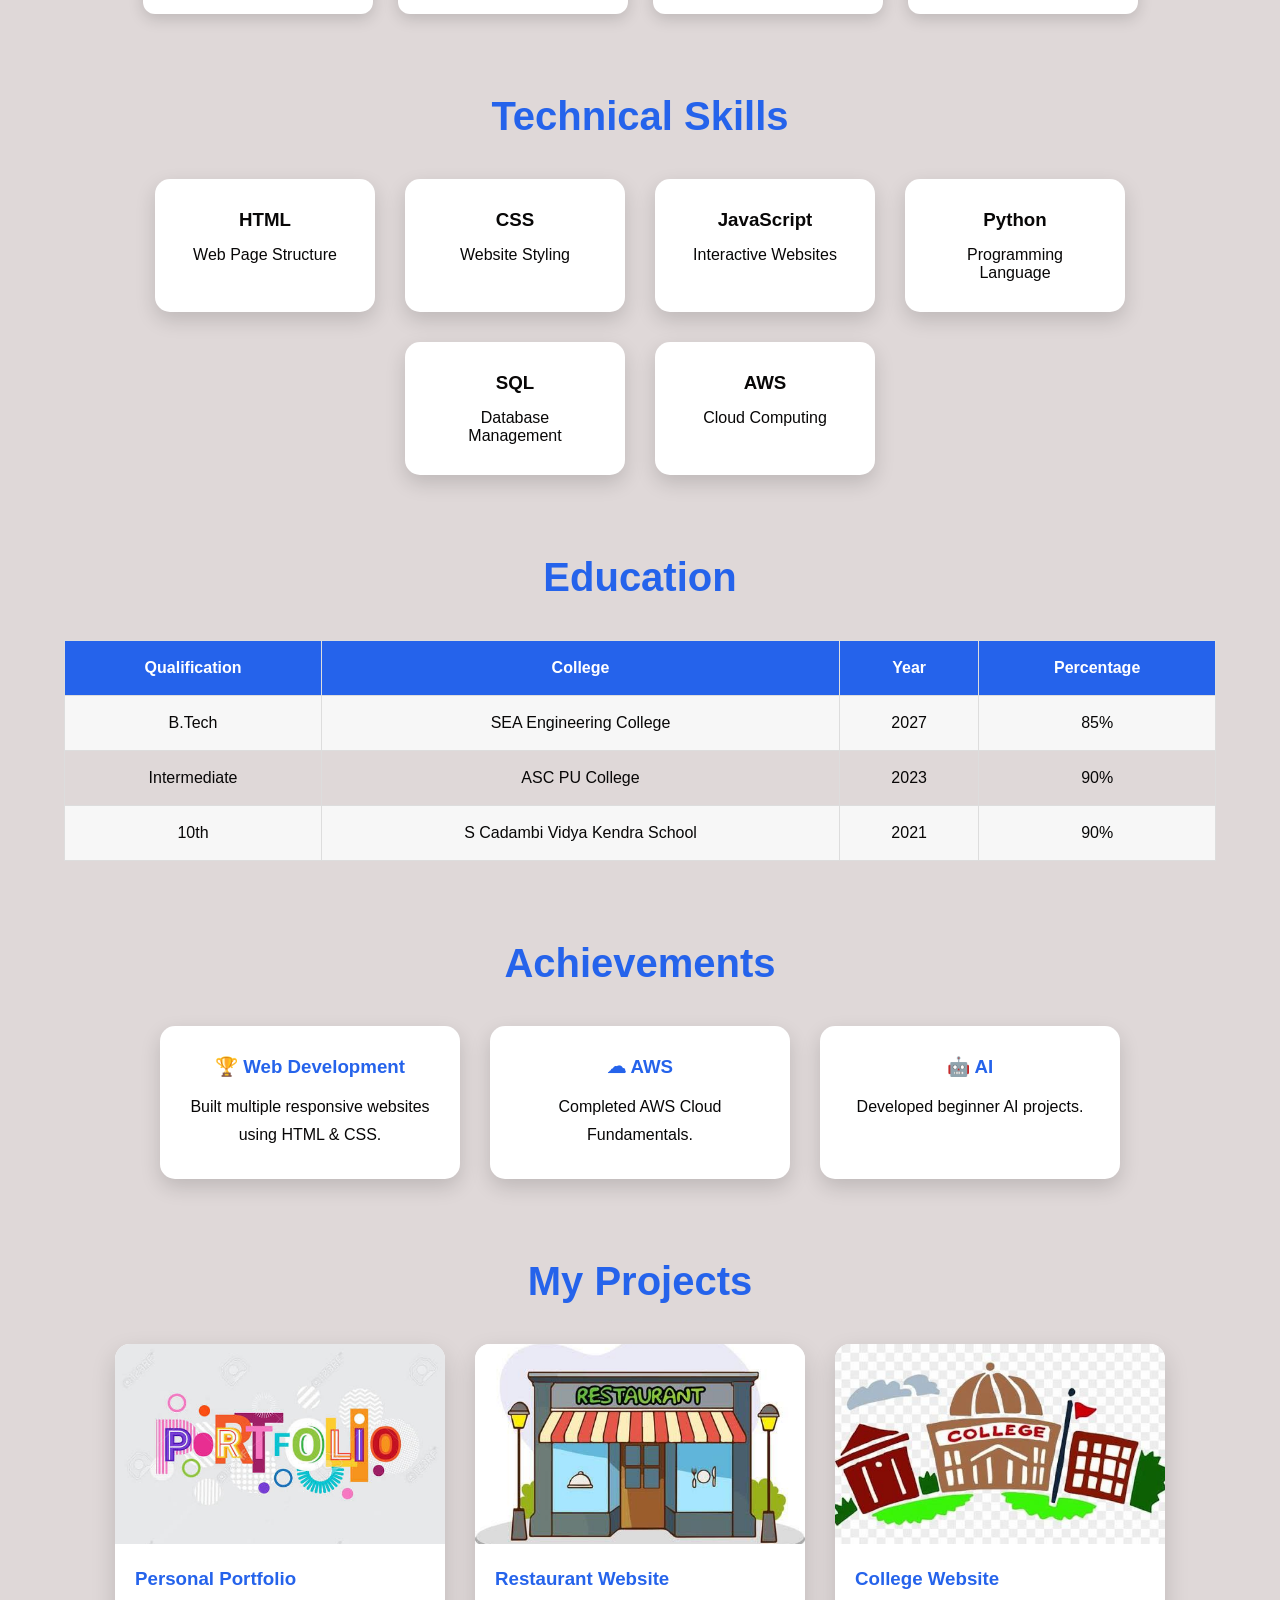
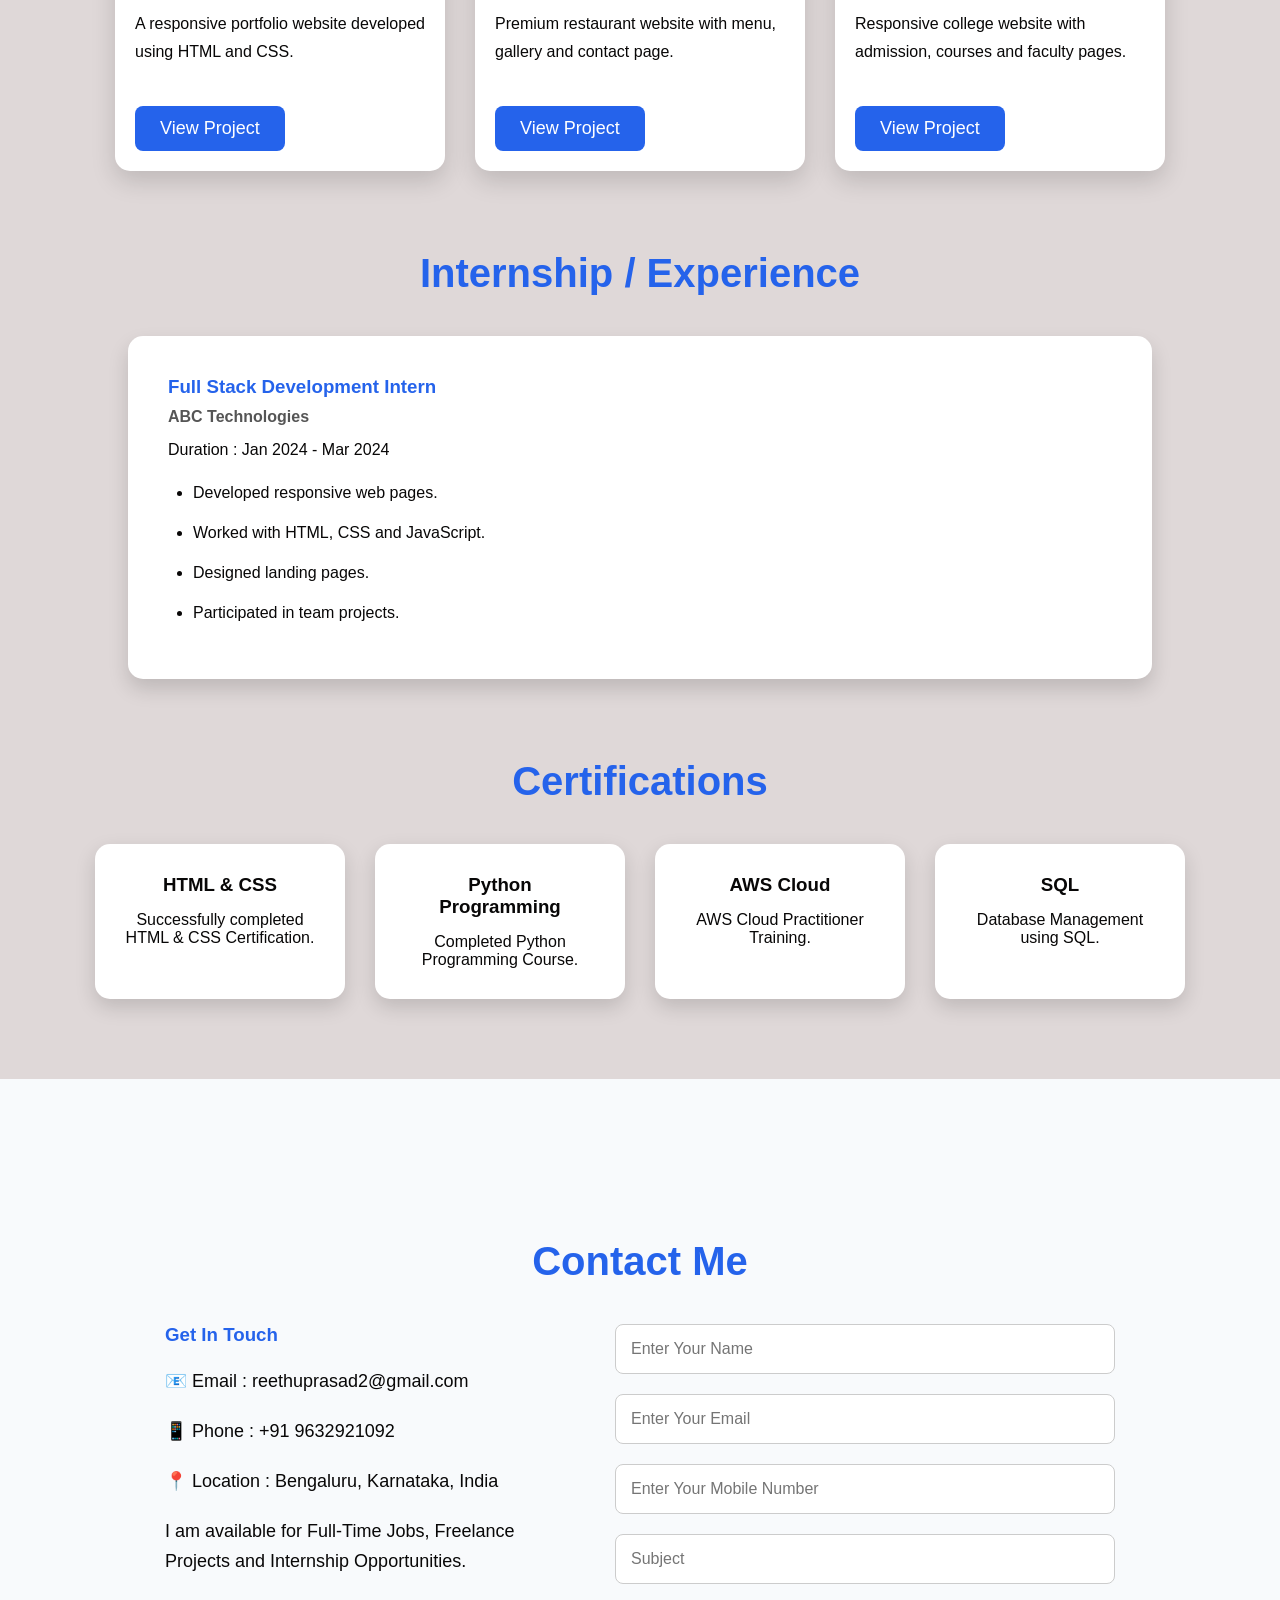
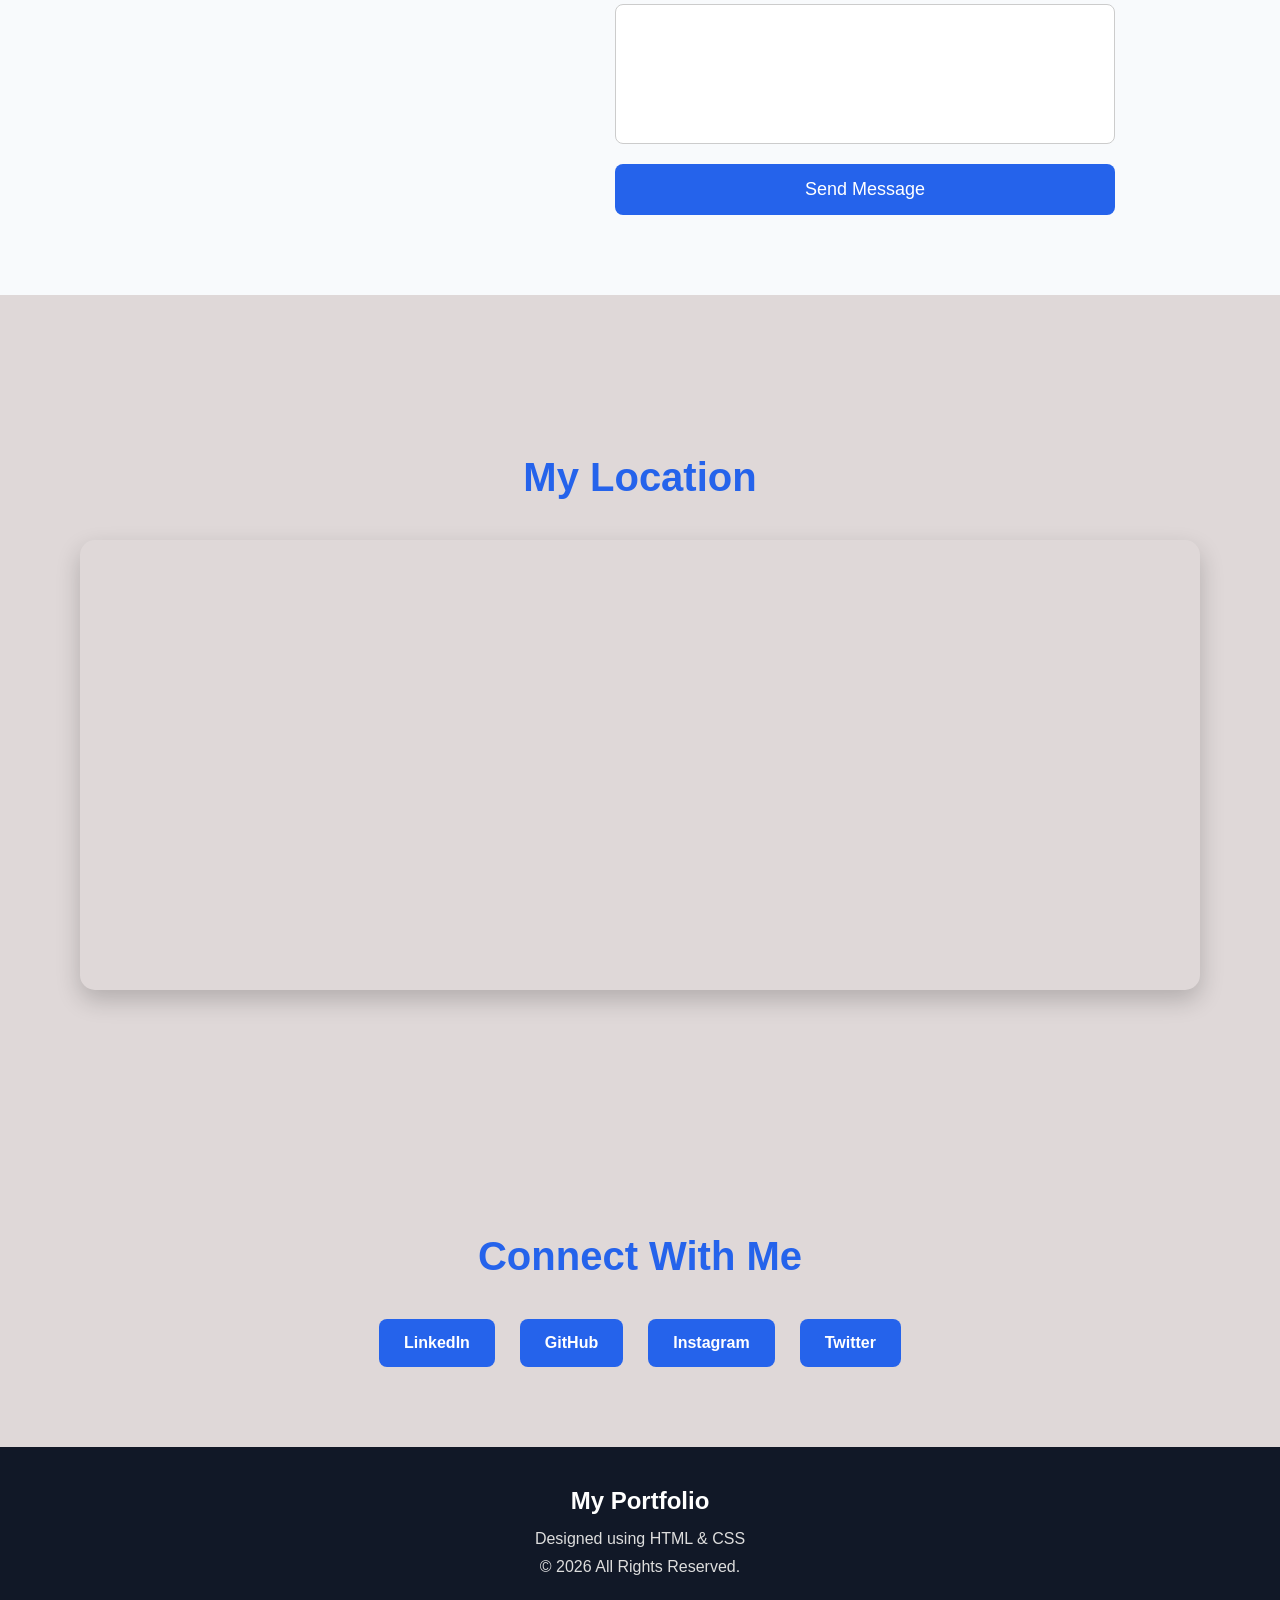
==== commit 79cb8e8c: "Update index.html" ====
--- a/index.html
+++ b/index.html
@@ -513,7 +513,7 @@
 
         <div class="project-card">
 
-            <img src="port.jpeg"
+            <img src="port.jpg"
                  alt="Portfolio Project">
 
             <h3>Personal Portfolio</h3>
@@ -537,7 +537,7 @@
 
         <div class="project-card">
 
-            <img src="rest.jpeg"
+            <img src="rest.jpg"
                  alt="Restaurant Website">
 
             <h3>Restaurant Website</h3>
@@ -561,7 +561,7 @@
 
         <div class="project-card">
 
-            <img src="college.jpeg"
+            <img src="college.jpg"
                  alt="College Website">
 
             <h3>College Website</h3>
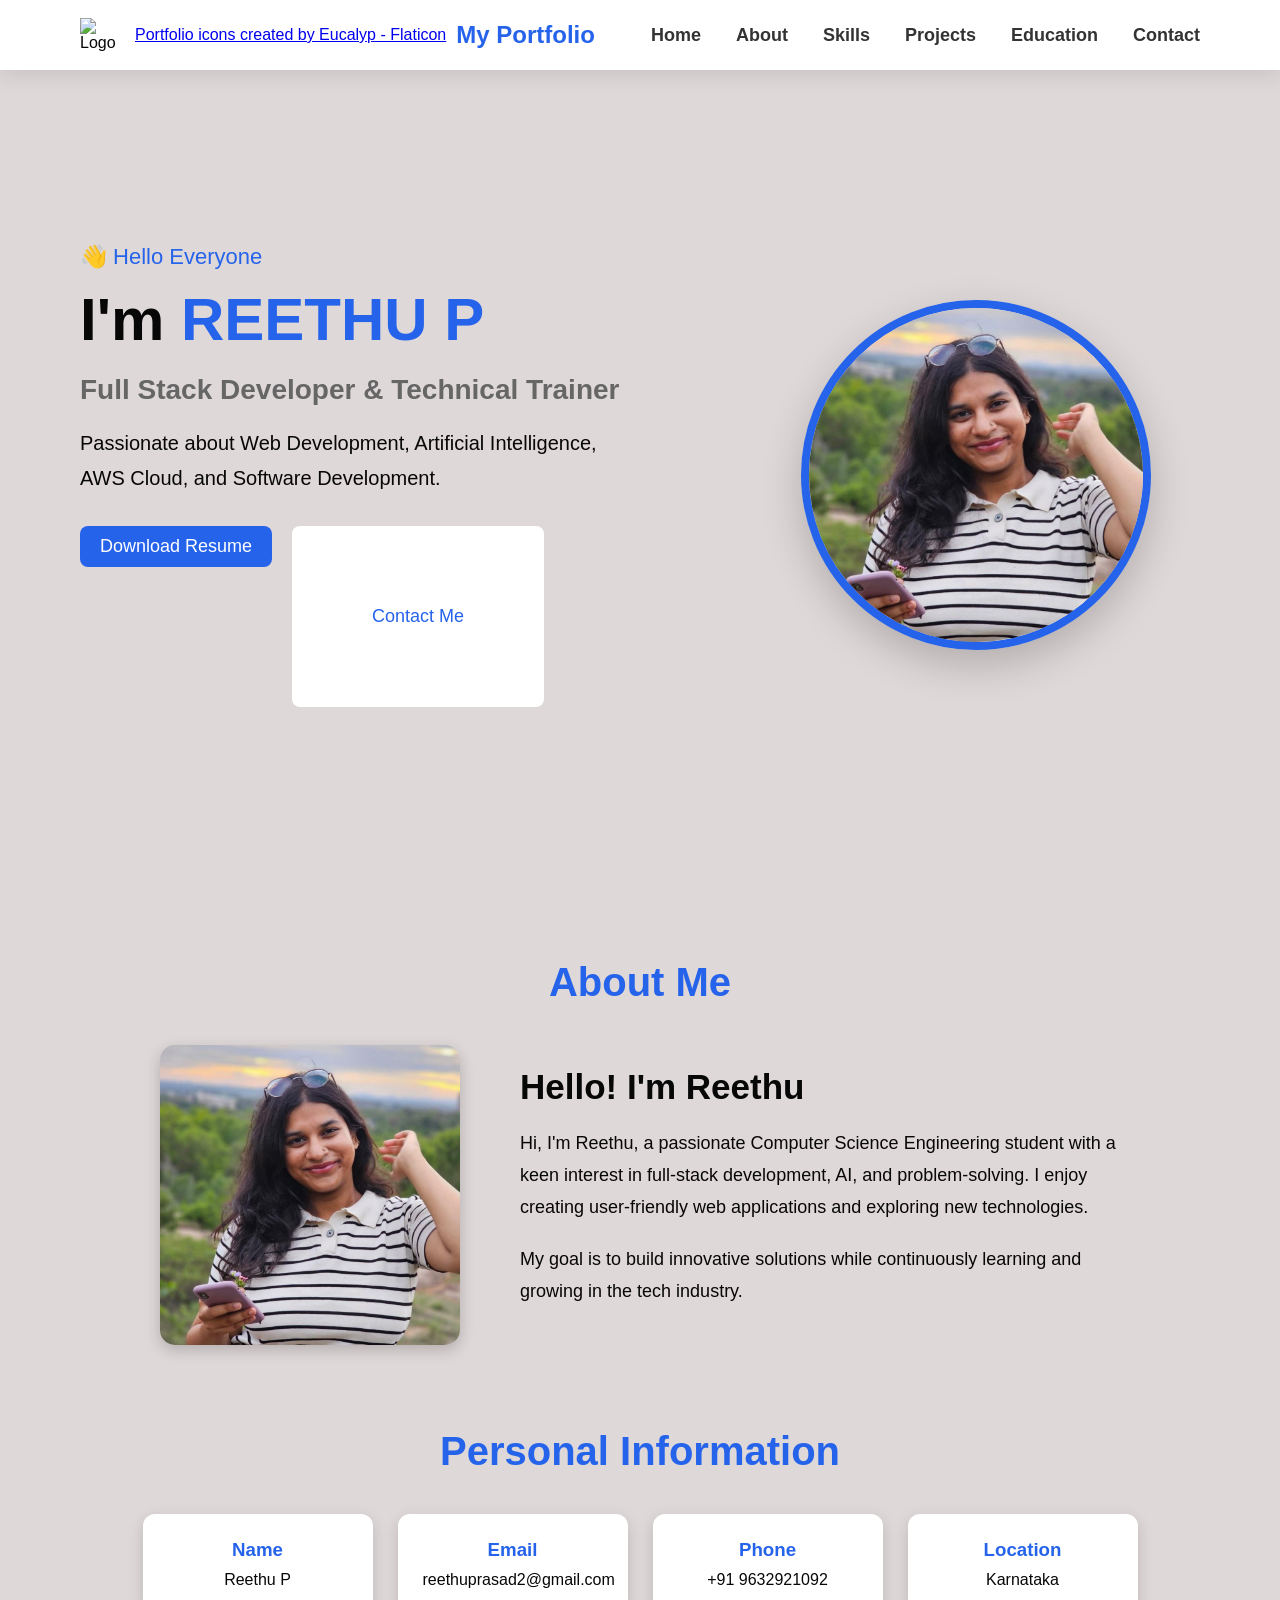
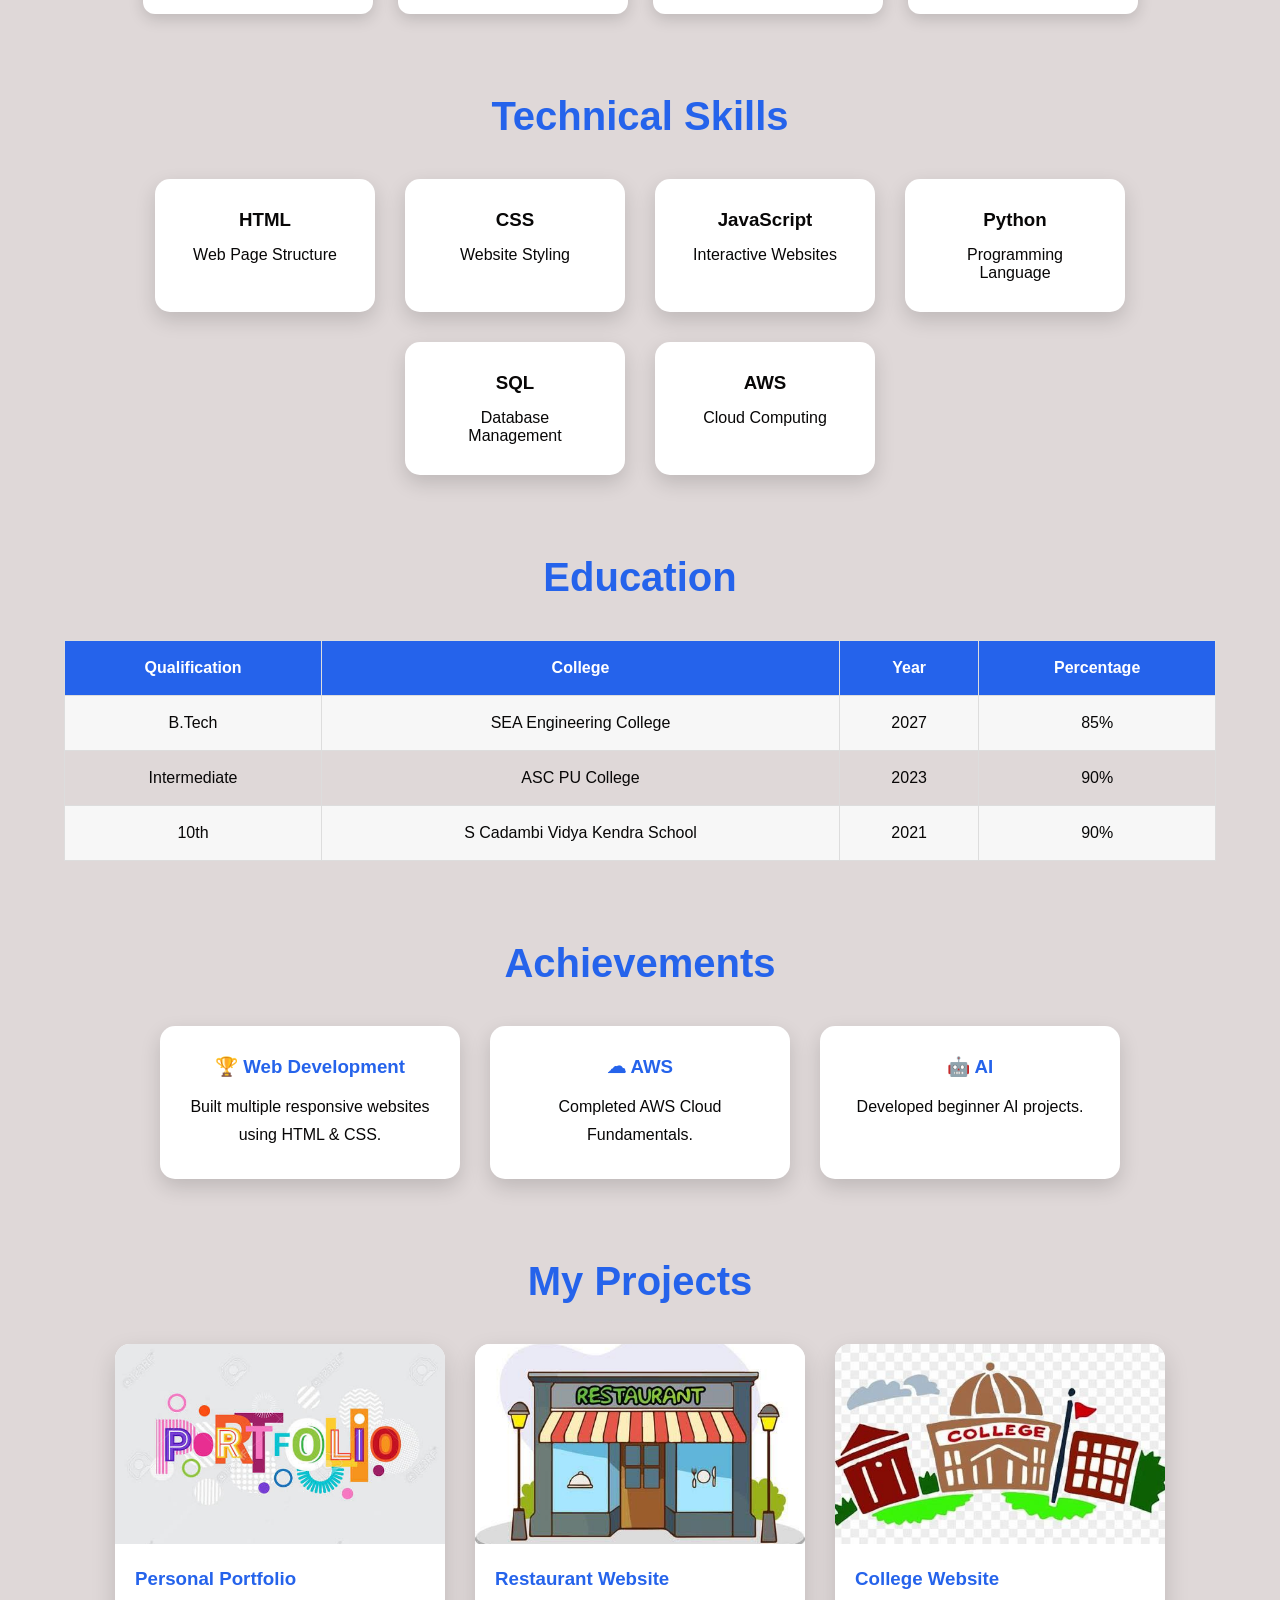
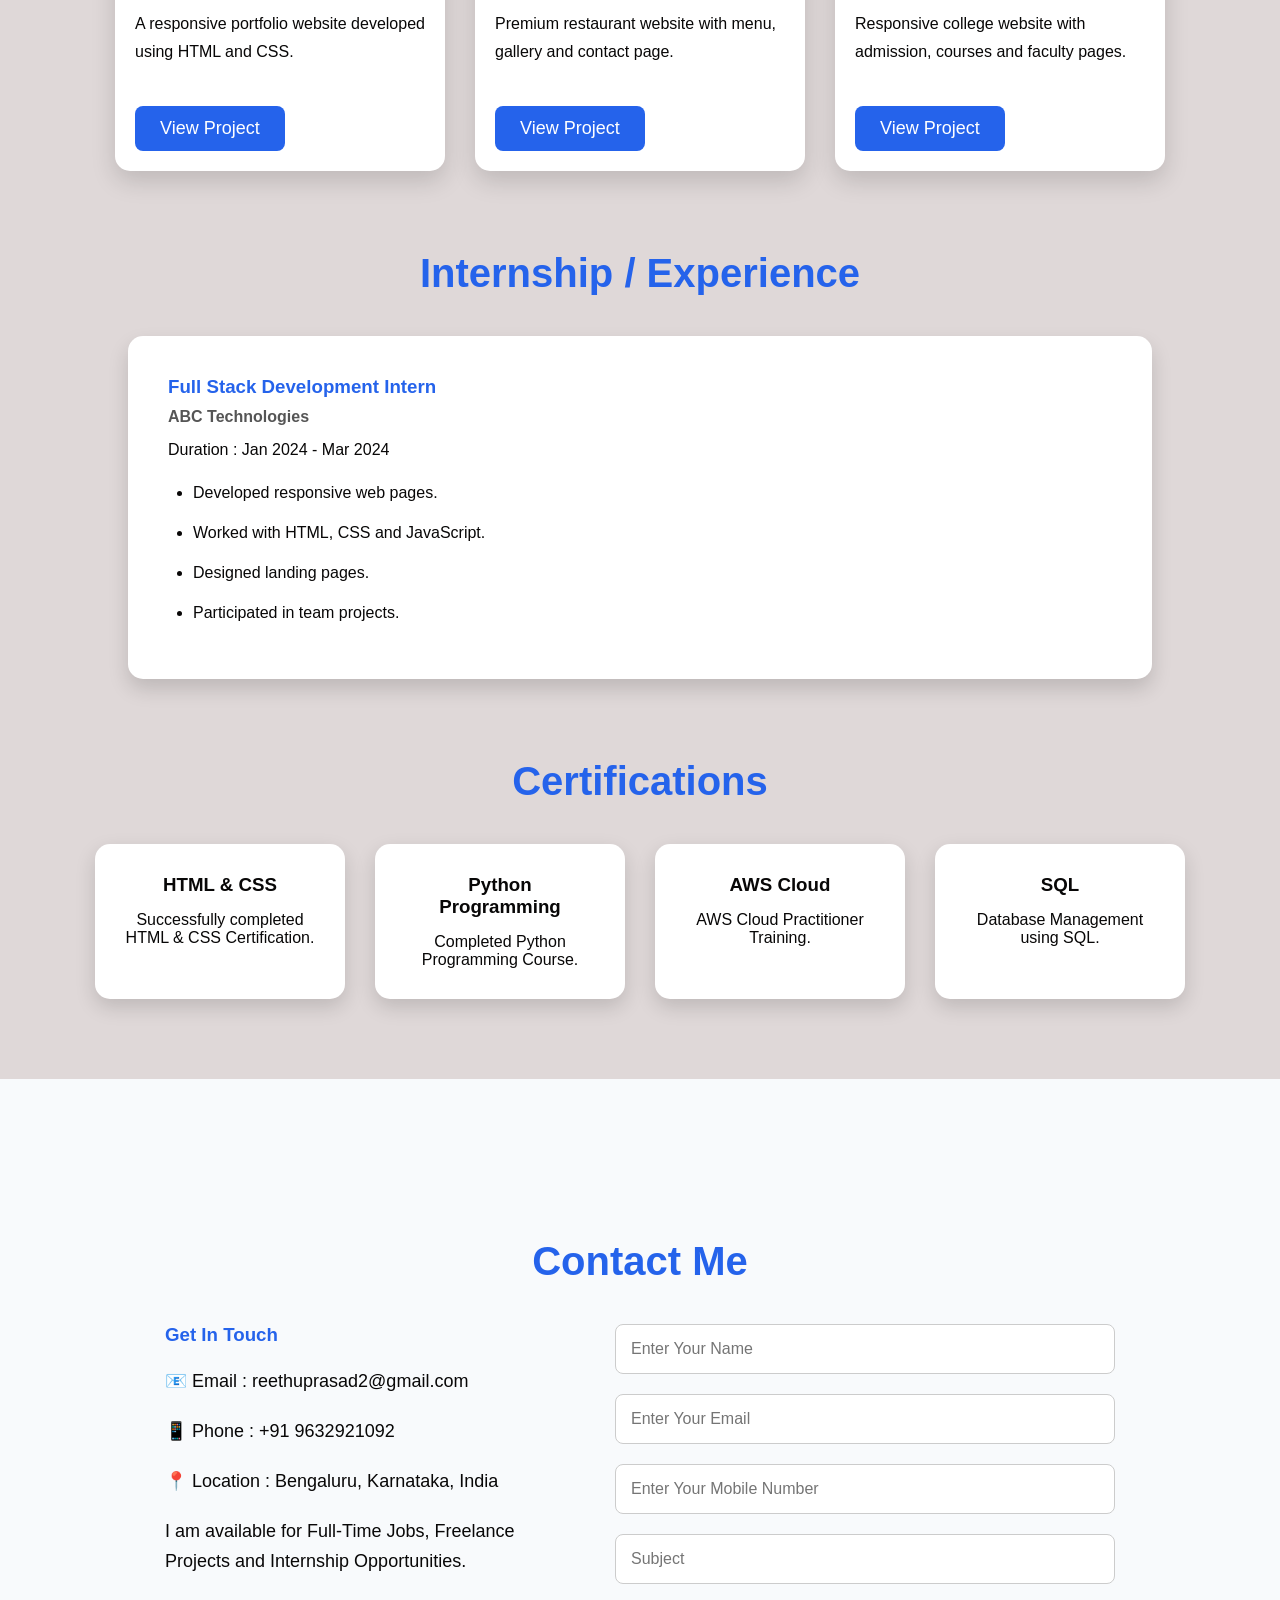
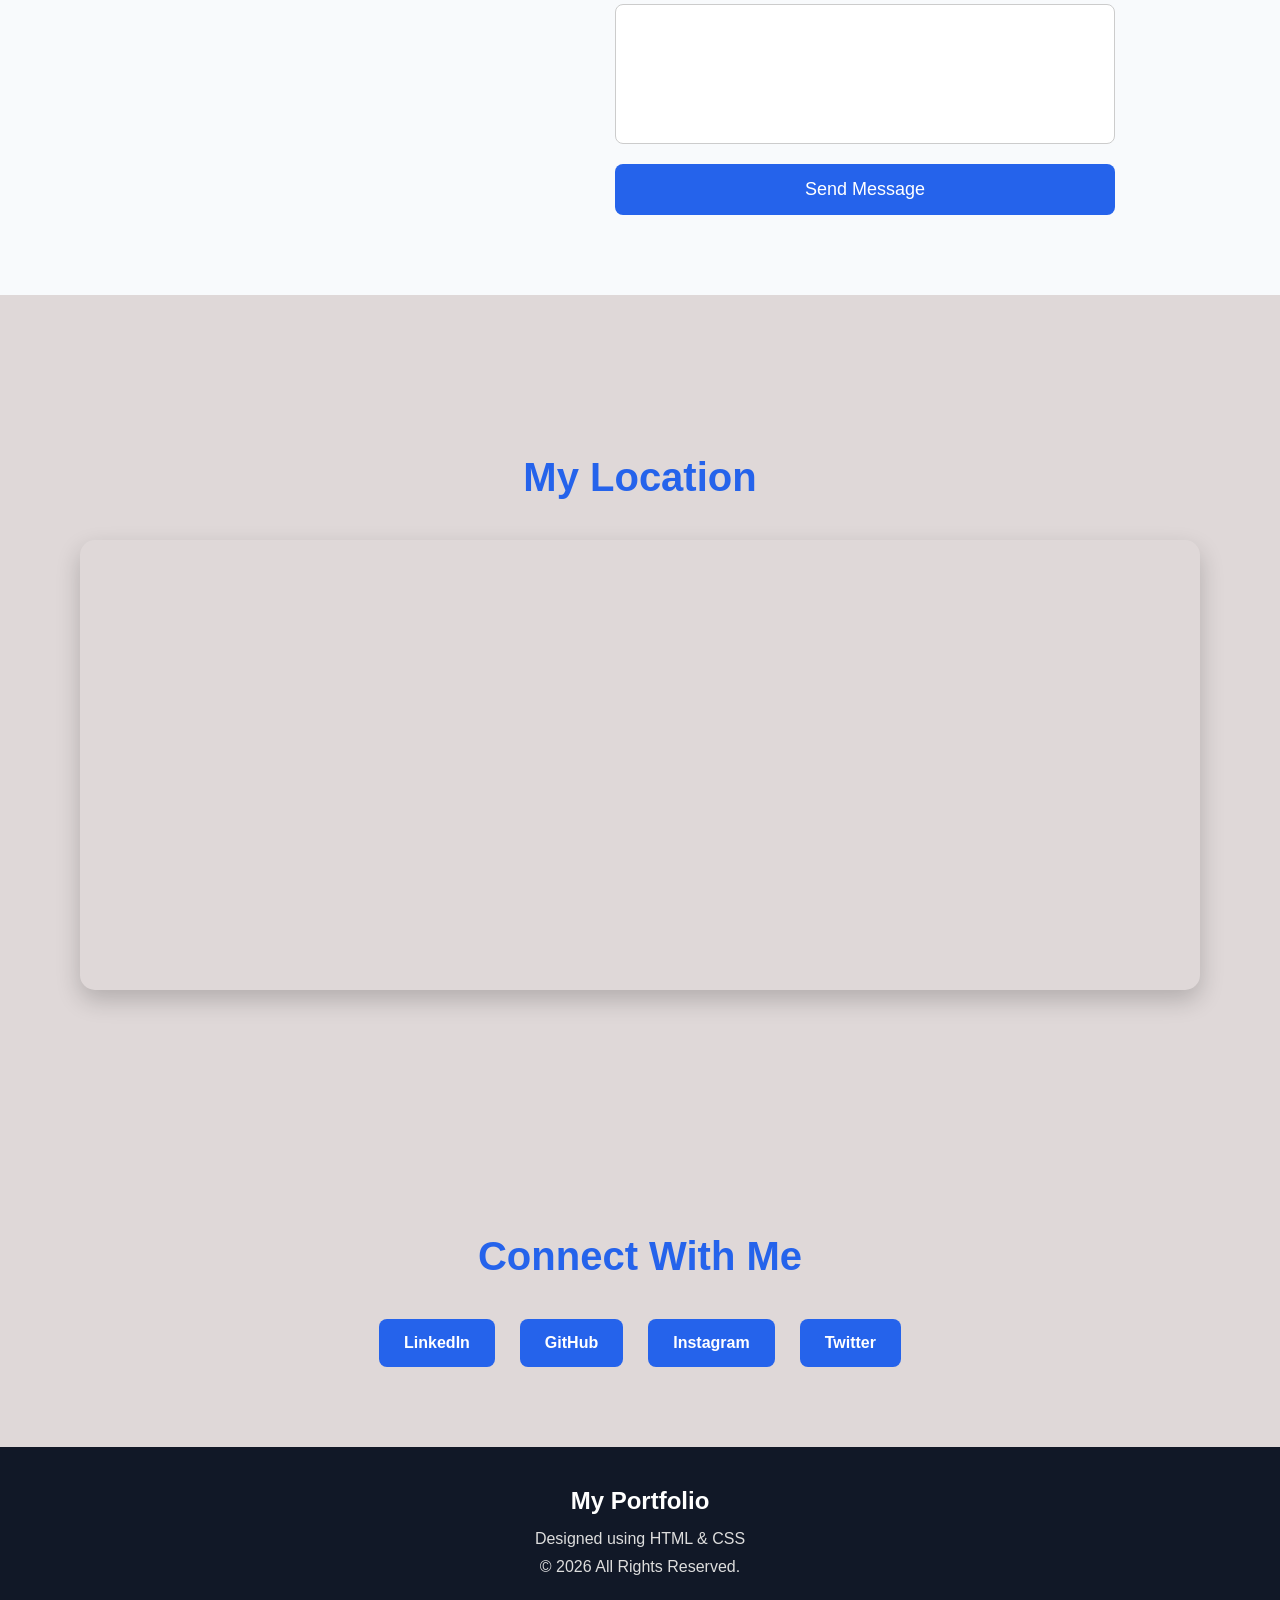
==== commit a8780b78: "Update index.html" ====
--- a/index.html
+++ b/index.html
@@ -62,6 +62,7 @@
 
         <img src="images/logo.png"
              alt="Logo">
+            <a href="https://www.flaticon.com/free-icons/portfolio" title="portfolio icons">Portfolio icons created by Eucalyp - Flaticon</a>
 
         <h2>My Portfolio</h2>
 
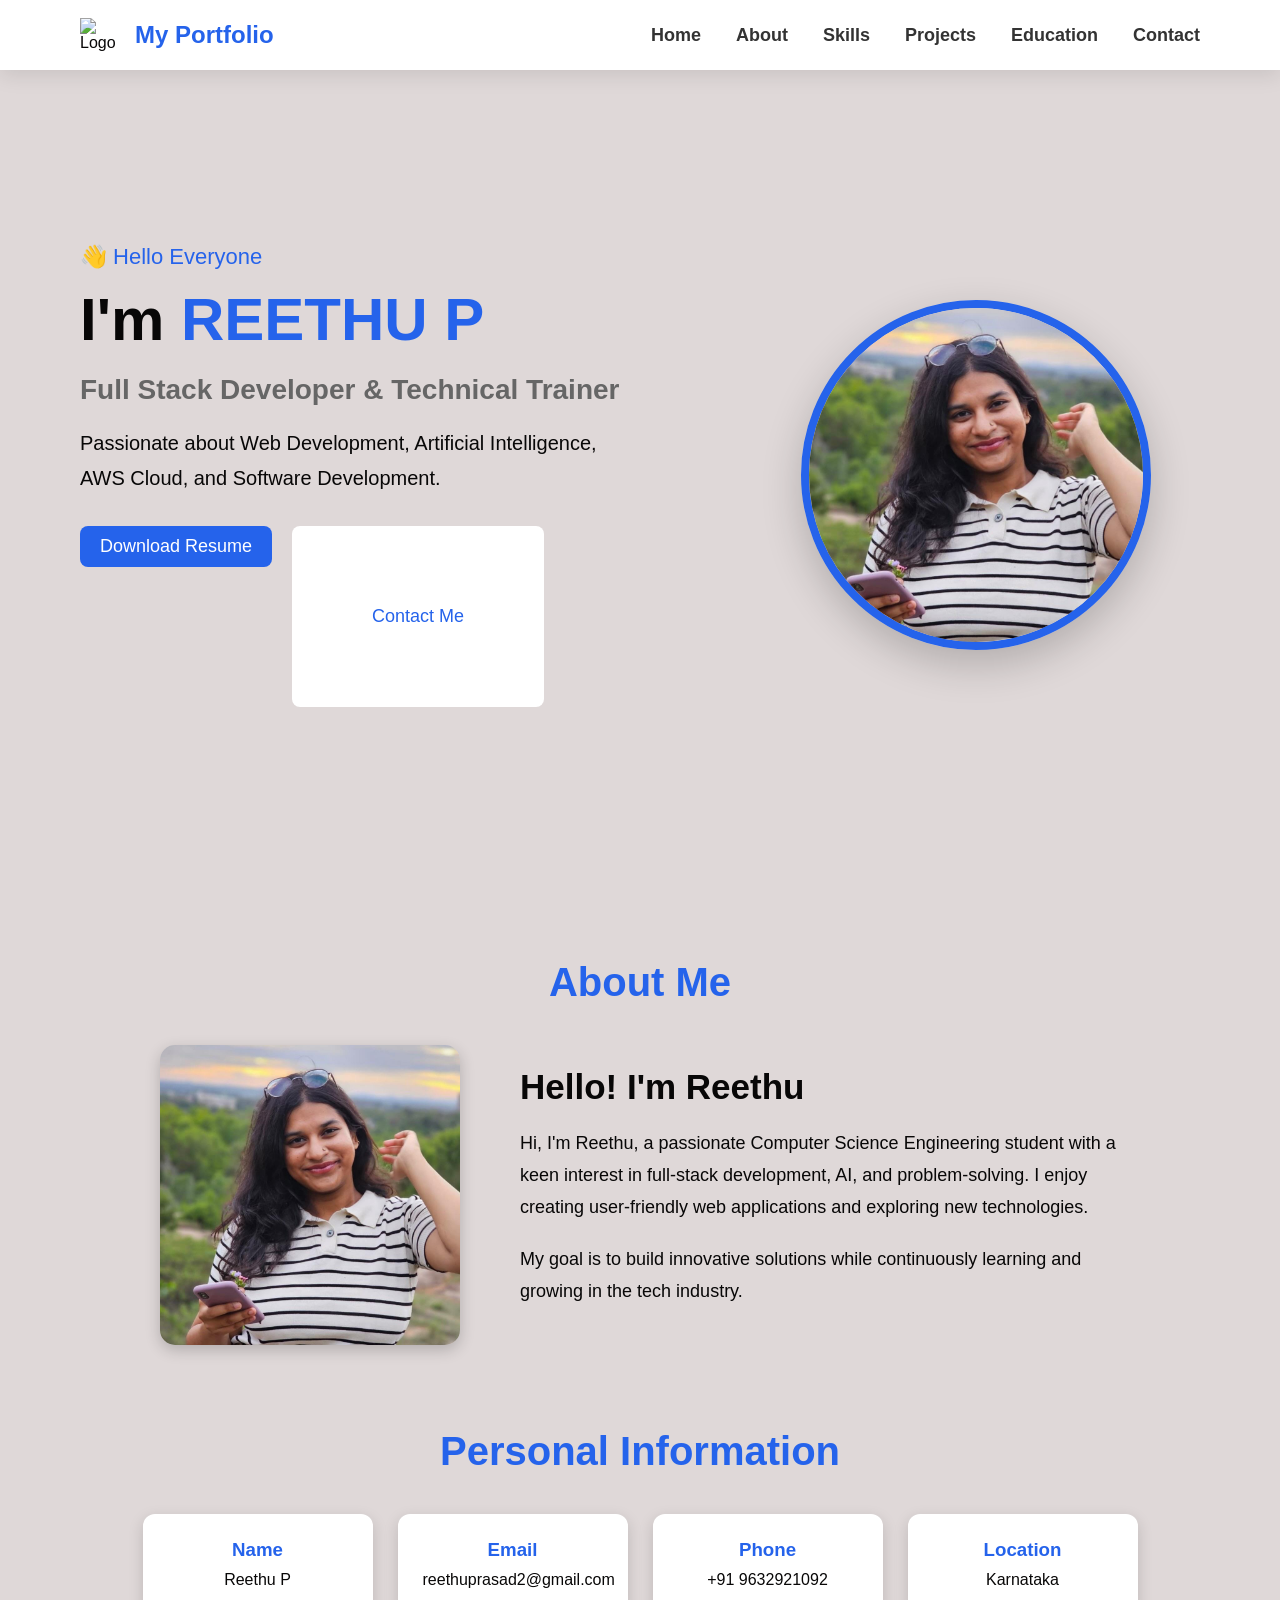
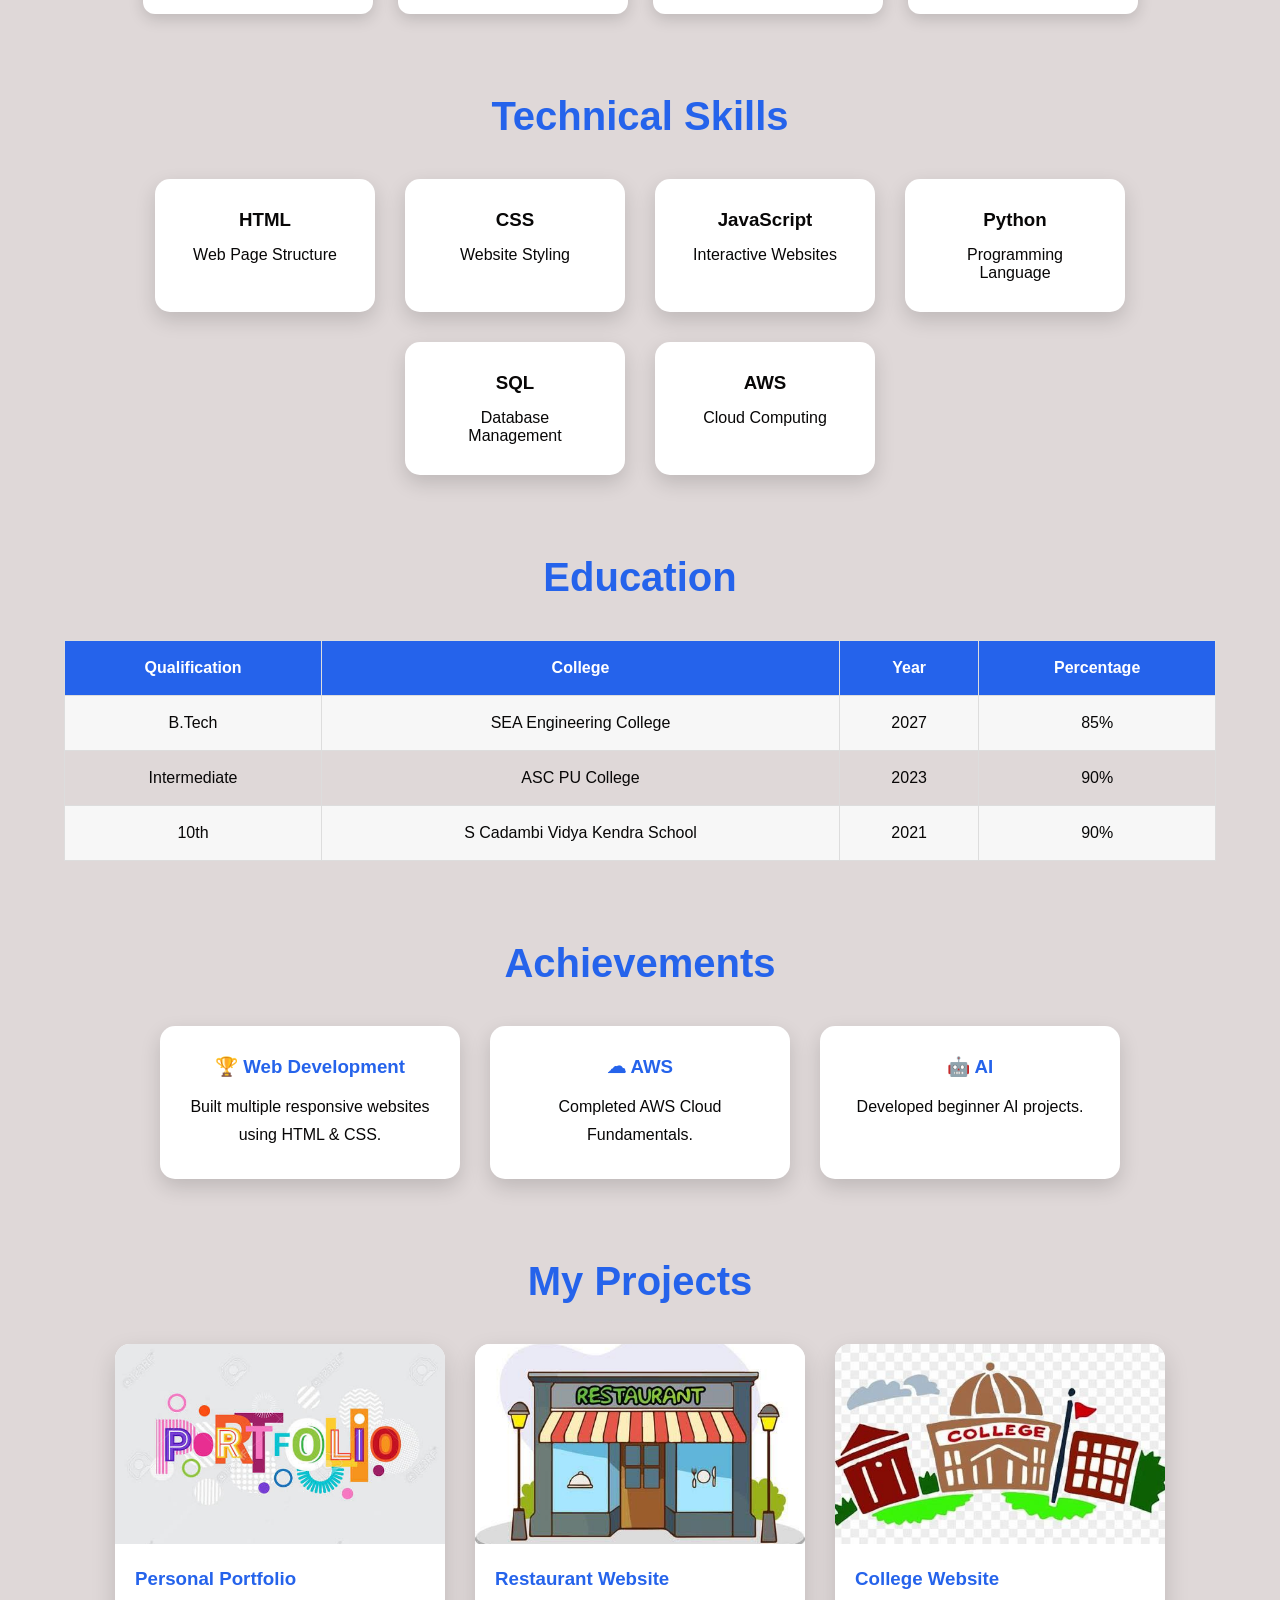
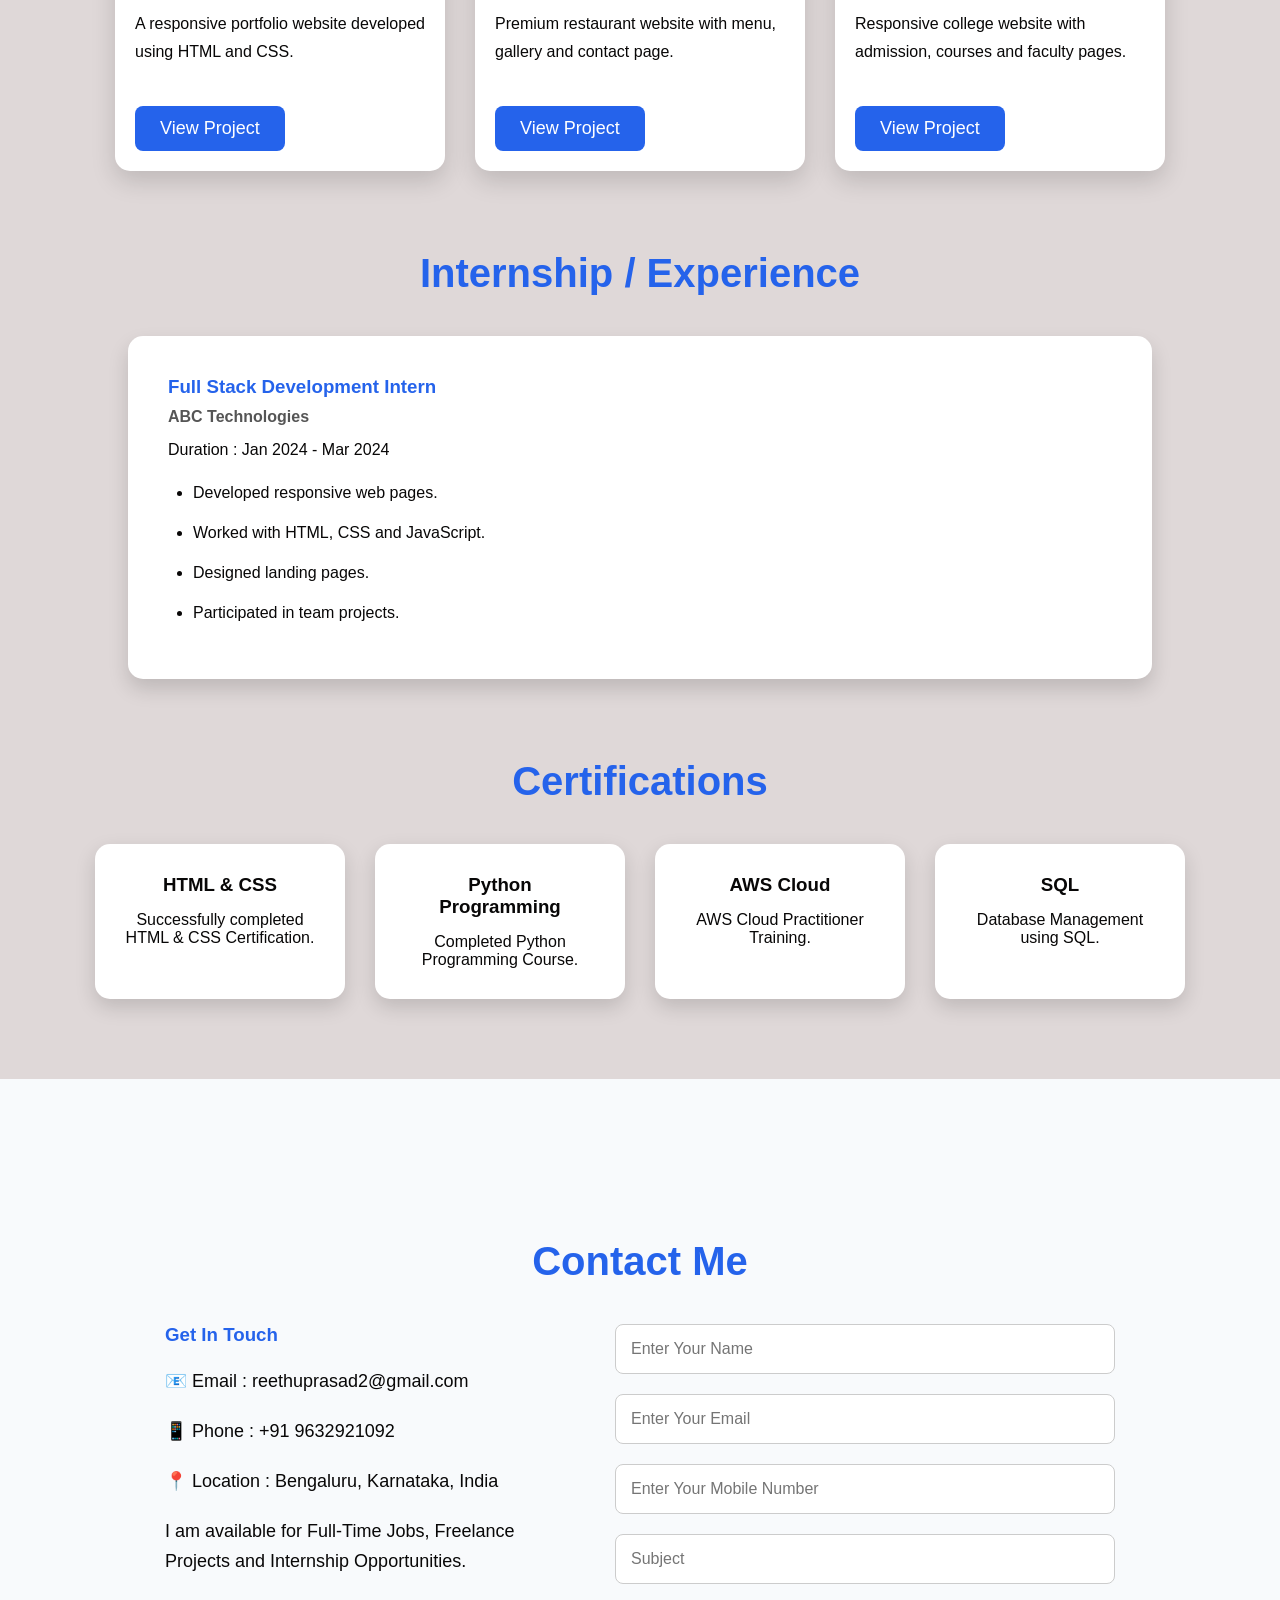
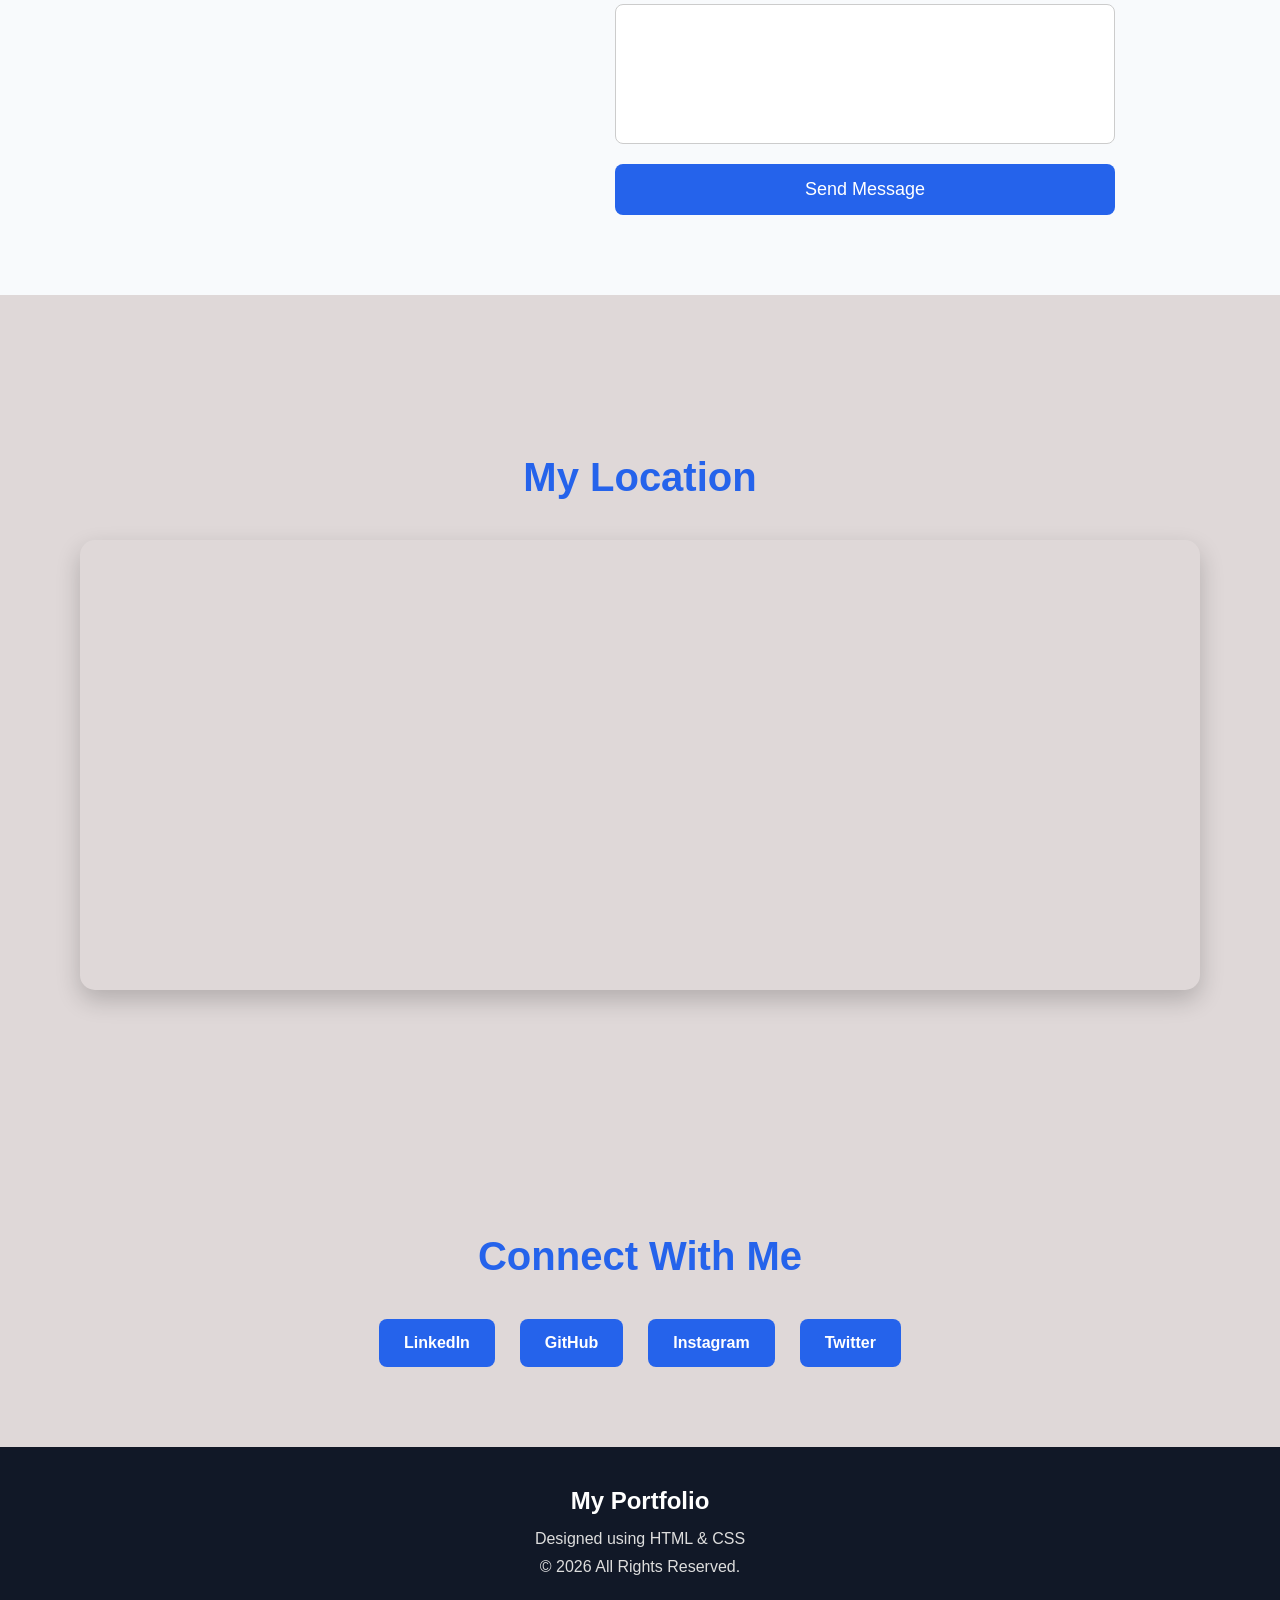
==== commit daeafcc4: "Update index.html" ====
--- a/index.html
+++ b/index.html
@@ -62,7 +62,6 @@
 
         <img src="images/logo.png"
              alt="Logo">
-            <a href="https://www.flaticon.com/free-icons/portfolio" title="portfolio icons">Portfolio icons created by Eucalyp - Flaticon</a>
 
         <h2>My Portfolio</h2>
 
@@ -148,7 +147,7 @@
 
         <div class="buttons">
 
-            <a href="resume.pdf"
+            <a href="Reethu_P_Resume (5).pdf"
                download>
 
                 <button class="resume">
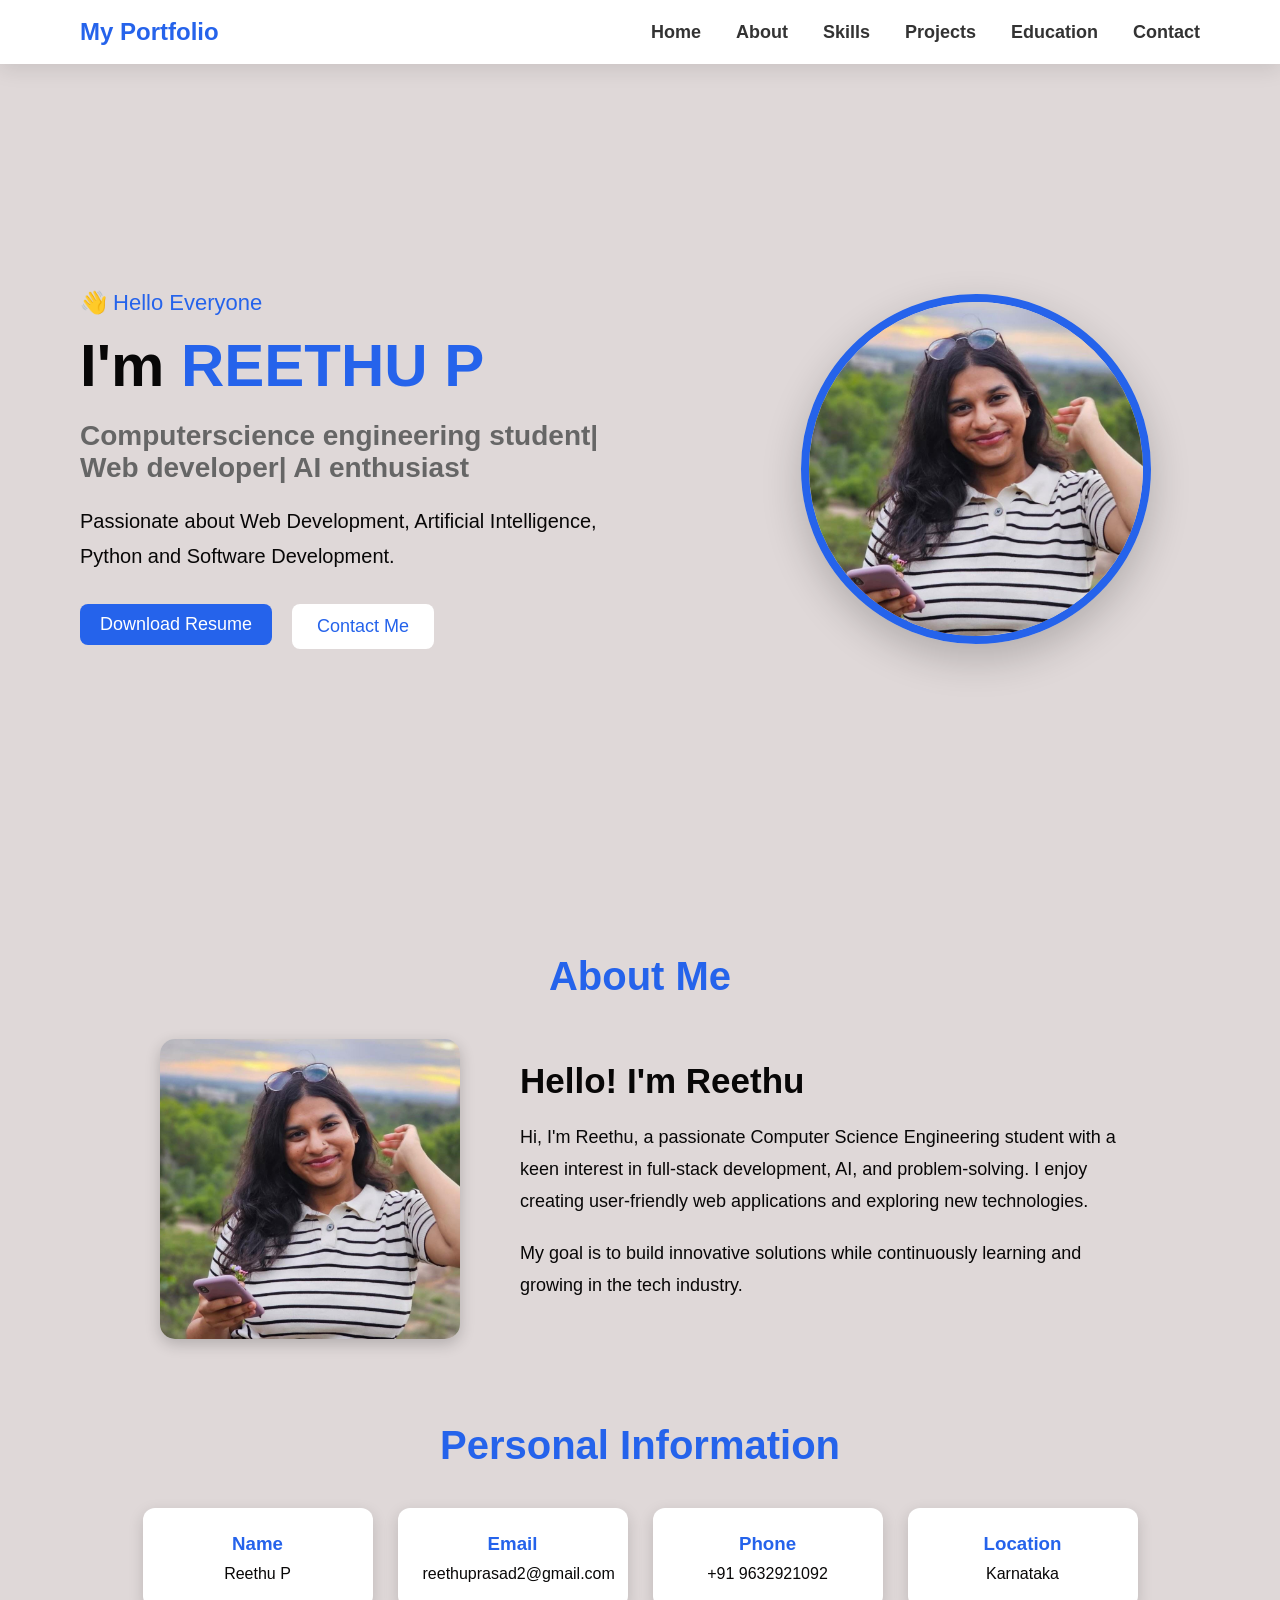
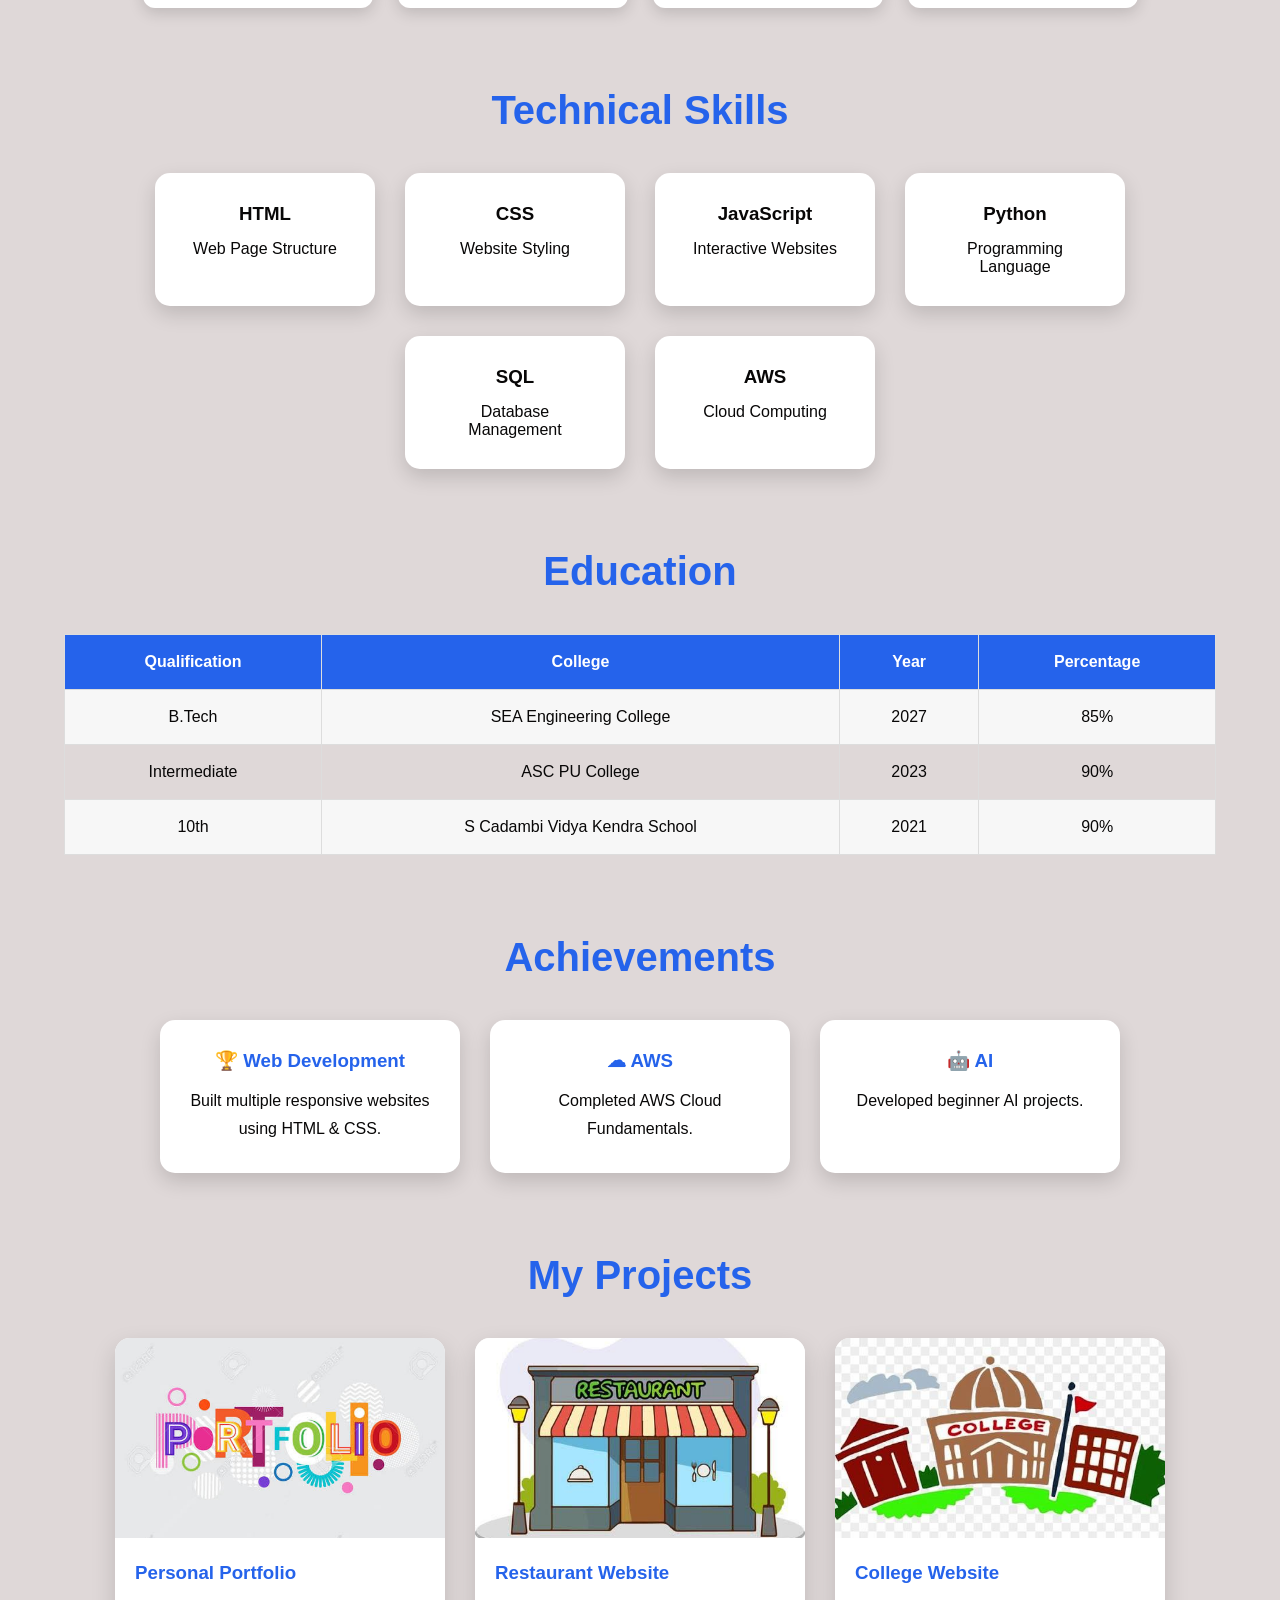
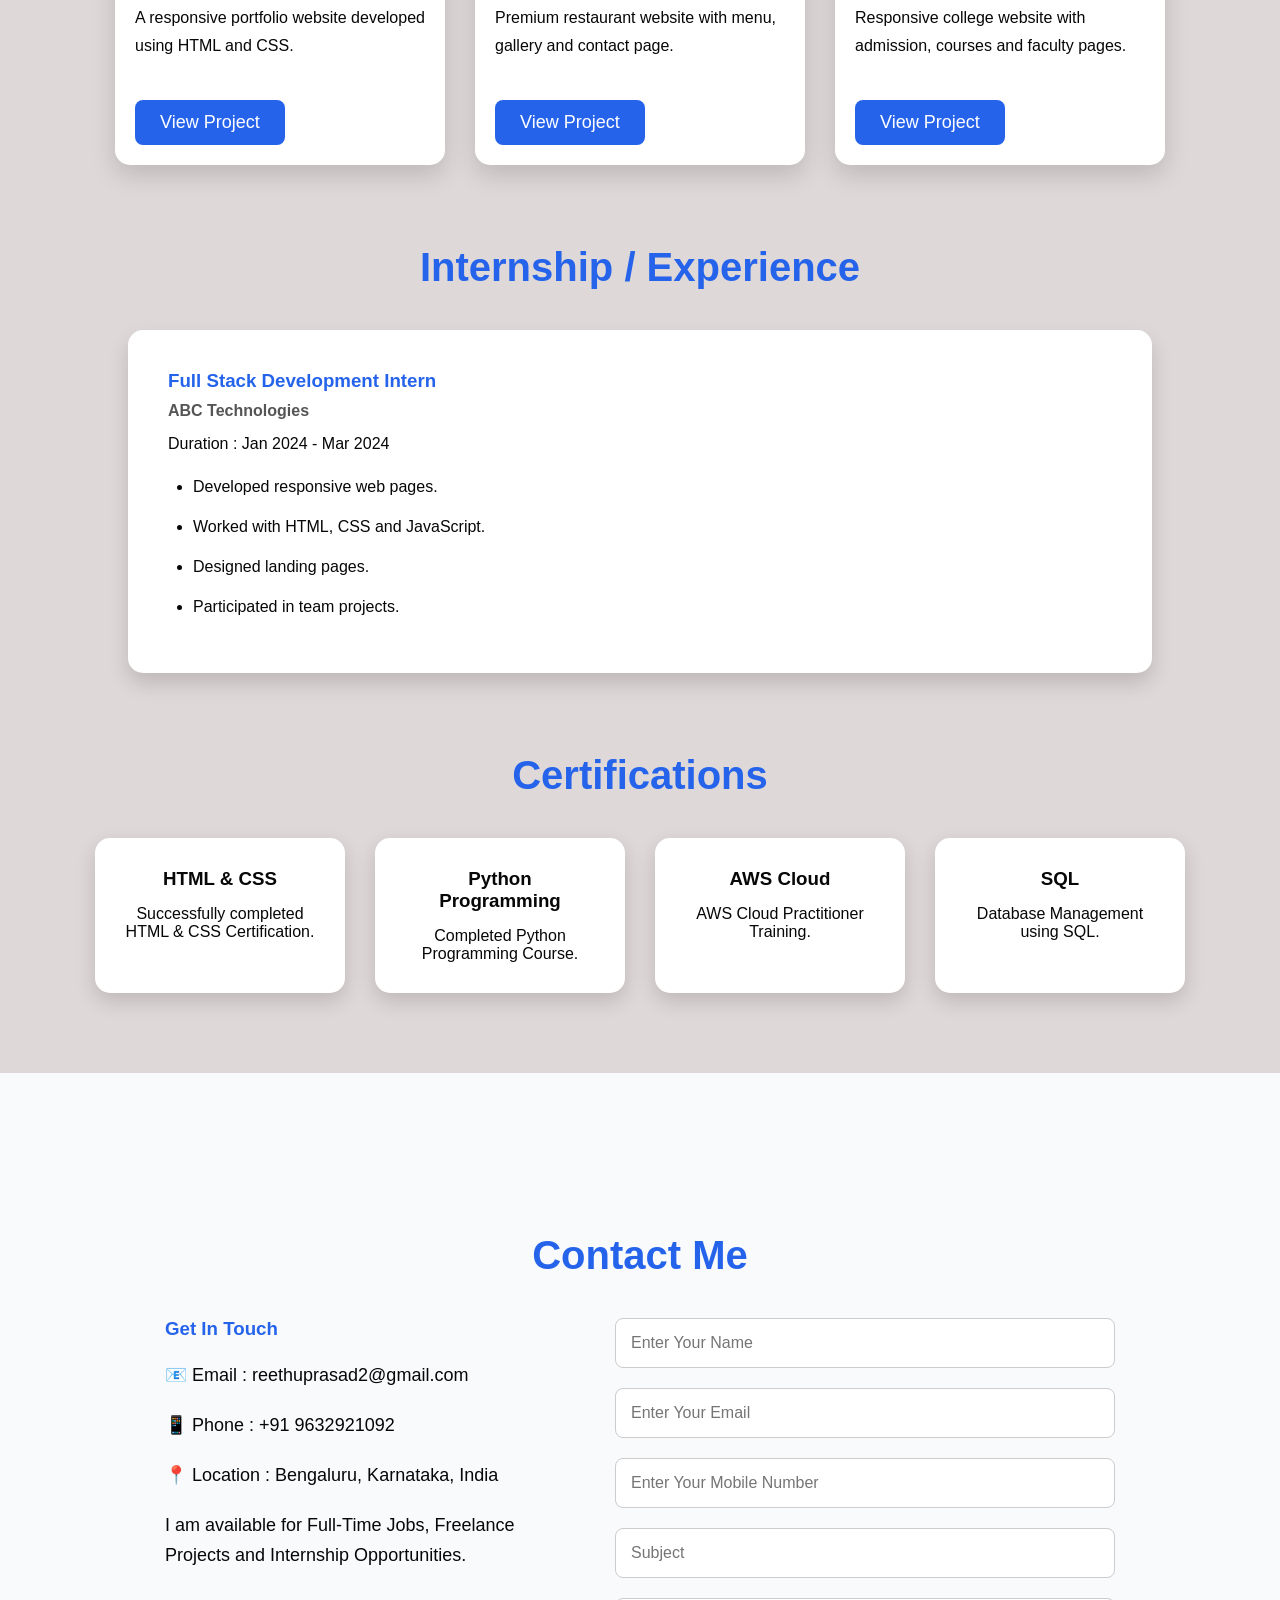
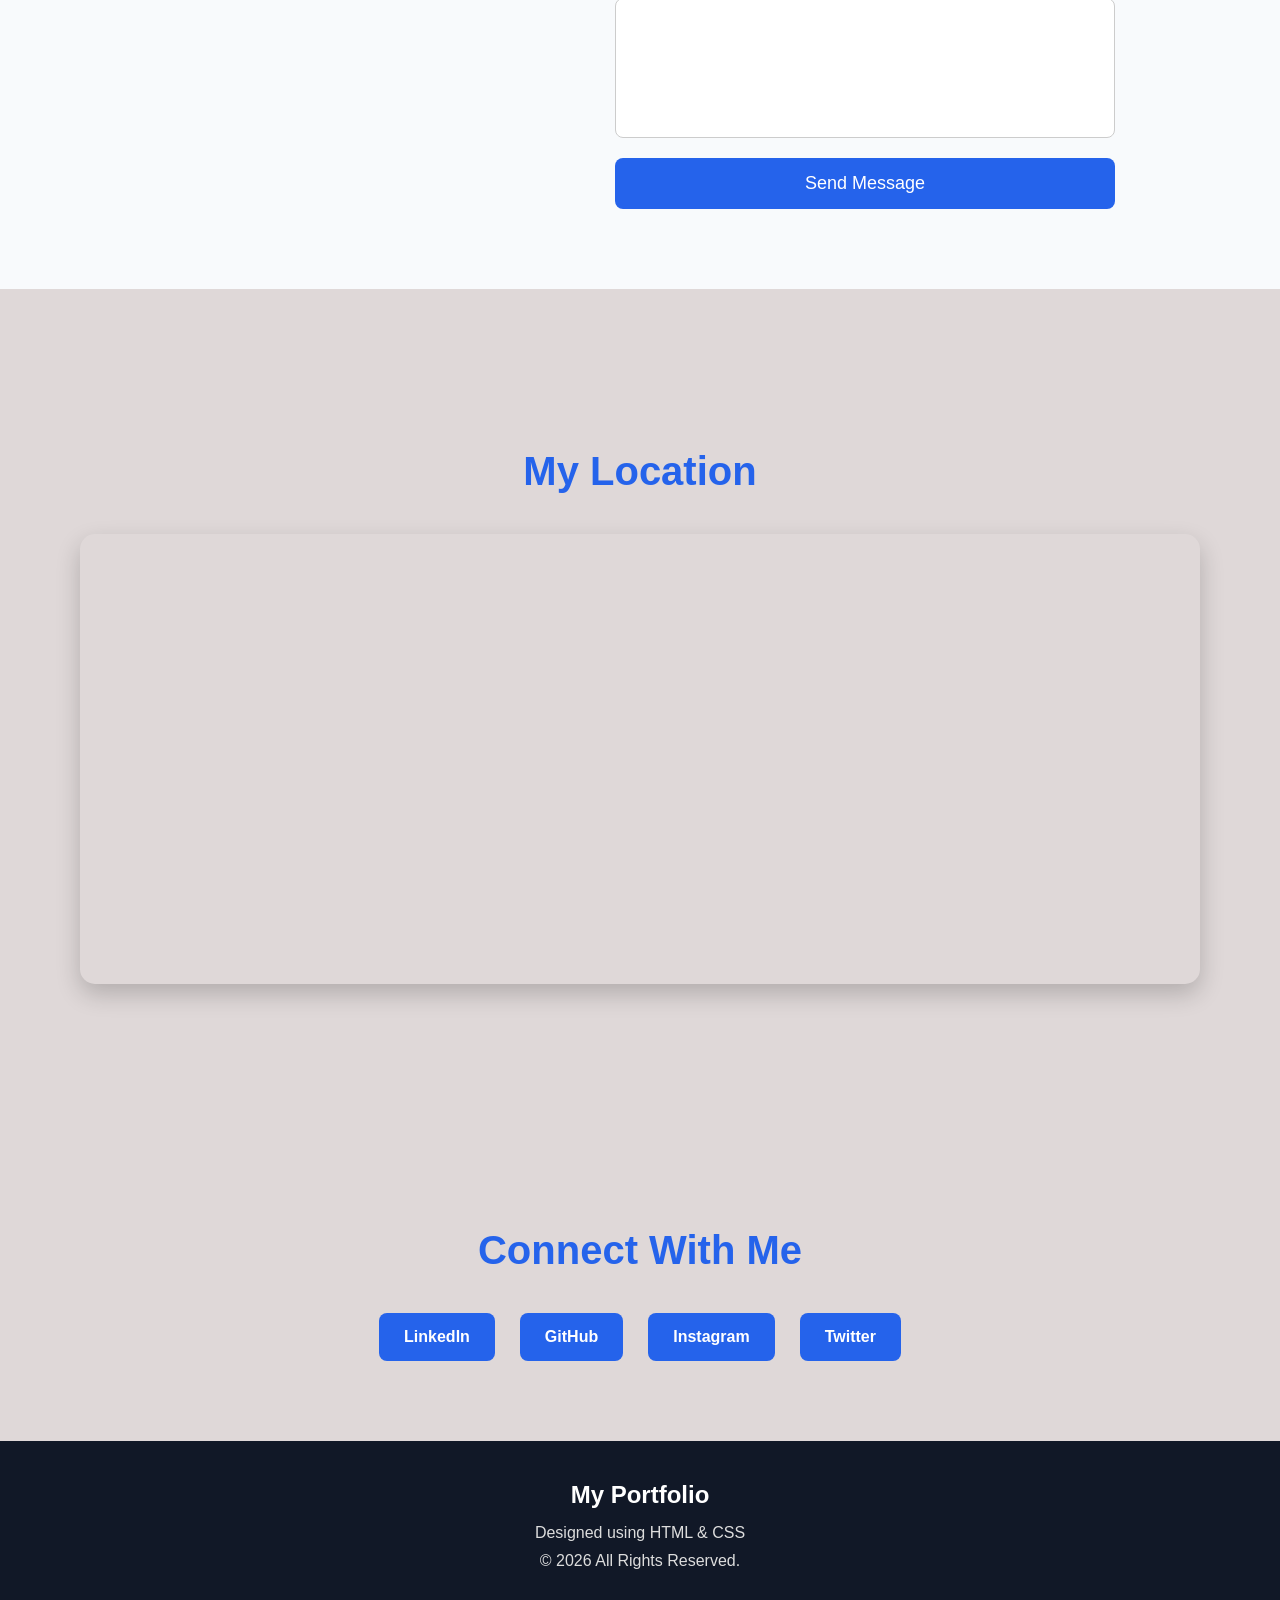
==== commit 231ec280: "Update index.html" ====
--- a/index.html
+++ b/index.html
@@ -60,9 +60,6 @@
 
     <div class="logo">
 
-        <img src="images/logo.png"
-             alt="Logo">
-
         <h2>My Portfolio</h2>
 
     </div>
@@ -129,7 +126,7 @@
 
         <h3>
 
-            Full Stack Developer & Technical Trainer
+            Computerscience engineering student| Web developer| AI enthusiast
 
         </h3>
 
@@ -137,10 +134,7 @@
 
             Passionate about Web Development,
 
-            Artificial Intelligence,
-
-            AWS Cloud,
-
+            Artificial Intelligence, Python
             and Software Development.
 
         </p>
--- a/style.css
+++ b/style.css
@@ -236,15 +236,19 @@
 .contact-btn{
 
 background:white;
-padding:80px;
+padding:12px 25px;
+border-radius:8px;
+        font-size:18px;
+        cursor:pointer;
+        transition:3s;
 /* 
-border:1px solid #2563EB; */
-
-color:#2563EB;
-
-}
-
-.contac-btnt:hover{
+border:2px solid #2563EB; */
+
+color:#2563EB;
+
+}
+
+.contact-btnt:hover{
 
 background:#2563EB;
 
@@ -990,4 +994,4 @@
 
 color:#ddd;
 
-}+}
